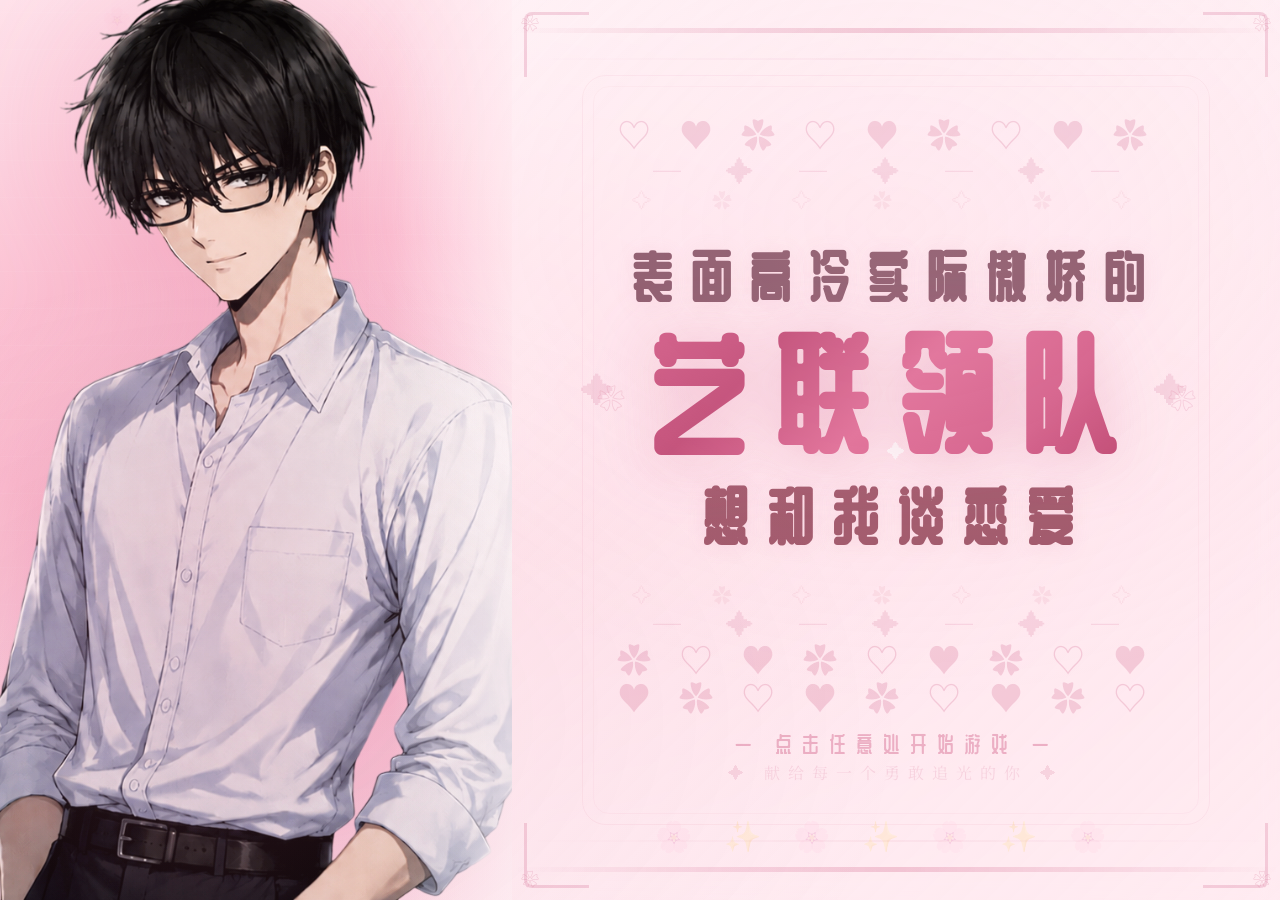
==== index - 副本.html @ 79e49931 "Deploy single-file version: complete otome game with 6 stages, 4 endings, save/load, gallery, title " ====
<!DOCTYPE html>
<html lang="zh-CN">
<head>
<meta charset="UTF-8">
<meta name="viewport" content="width=device-width, initial-scale=1.0, maximum-scale=1.0, user-scalable=no">
<title>表面高冷实际傲娇的艺联领队想和我谈恋爱</title>
<link href="https://fonts.googleapis.com/css2?family=Noto+Sans+SC:wght@300;400;500;700;900&family=Noto+Serif+SC:wght@400;600;700&family=ZCOOL+QingKe+HuangYou&display=swap" rel="stylesheet">
<style>
:root {
  --pink: #FFB0C2;
  --pink-soft: #FFD9E4;
  --pink-light: #FFEFF3;
  --pink-bg: #FFF8FA;
  --deep-pink: #C26582;
  --deep-pink-hover: #D8849B;
  --text-main: #3D2C2E;
  --text-light: #8A7A7C;
  --shadow: rgba(194,101,130,0.15);
  --shadow-strong: rgba(194,101,130,0.22);
  --radius: 18px;
  --radius-sm: 12px;
  --radius-lg: 28px;
  --font: 'Noto Sans SC', 'PingFang SC', 'Microsoft YaHei', sans-serif;
  --font-serif: 'Noto Serif SC', 'SimSun', serif;
}
* { margin:0; padding:0; box-sizing:border-box; }
body {
  font-family: var(--font);
  background: linear-gradient(160deg, #FFF8FA 0%, #FFECE8 30%, #FFF0F2 60%, #FFF8FA 100%);
  color: var(--text-main);
  overflow: hidden; height: 100vh; font-weight:400;
  -webkit-font-smoothing: antialiased;
  -moz-osx-font-smoothing: grayscale;
}
::-webkit-scrollbar { width:6px; }
::-webkit-scrollbar-track { background:var(--pink-light); }
::-webkit-scrollbar-thumb { background:var(--deep-pink); border-radius:10px; }

/* Navbar */
#navbar {
  position:fixed; top:0; left:0; right:0; height:56px;
  background: rgba(255,245,247,0.82); backdrop-filter:blur(16px);
  border-bottom:1px solid rgba(255,181,194,0.25);
  display:flex; align-items:center; justify-content:center;
  z-index:100; box-shadow: 0 2px 20px var(--shadow);
}
#navbar .nav-title {
  font-size:18px; font-weight:700; color:var(--deep-pink);
  letter-spacing:3px; font-family:var(--font-serif);
  white-space:nowrap; overflow:hidden; text-overflow:ellipsis; padding:0 48px;
}
#nav-toggle { display:none; position:absolute; left:12px; top:50%; transform:translateY(-50%);
  background:none; border:none; font-size:24px; color:var(--deep-pink); cursor:pointer; padding:4px; width:40px; height:40px;
  border-radius:50%; transition:background 0.2s; }
#nav-toggle:hover { background:var(--pink-light); }

/* Layout */
#main {
  display:flex; height:100vh; padding-top:56px; padding-bottom:0;
}
/* Sidebar */
#sidebar {
  width:210px; min-width:210px; background:rgba(255,245,247,0.75); backdrop-filter:blur(6px);
  padding:20px 14px; overflow-y:auto; border-right:1px solid rgba(255,181,194,0.2);
  transition:transform 0.3s ease;
}
#sidebar h3 { font-size:16px; color:var(--deep-pink); margin-bottom:16px; text-align:center; letter-spacing:3px; font-weight:700; font-family:var(--font-serif); }
.stat-item { margin-bottom:18px; }
.stat-label { display:flex; justify-content:space-between; font-size:14px; margin-bottom:6px; color:var(--text-main); align-items:center; letter-spacing:0.5px; }
.stat-label .stat-val { color:var(--deep-pink); font-weight:700; font-size:15px; }
.progress-wrap { height:10px; background:var(--pink-light); border-radius:10px; overflow:hidden; box-shadow:inset 0 1px 3px rgba(0,0,0,0.04); }
.progress-bar { height:100%; border-radius:10px; transition:width 0.6s cubic-bezier(.34,1.56,.64,1); }
.progress-pink { background:linear-gradient(90deg, #FFB5C2, var(--deep-pink)); }
.progress-light { background:linear-gradient(90deg, var(--pink-soft), #E8A0B8); }
.stat-count { font-size:34px; font-weight:700; color:var(--deep-pink); text-align:center; line-height:1.2; }
.tag-area { margin-top:10px; text-align:center; }
.tag-area .tag { display:inline-block; background:var(--deep-pink); color:white; font-size:11px;
  padding:3px 12px; border-radius:20px; margin:2px; letter-spacing:0.5px; }

/* Game area */
#game-area {
  flex:1; display:flex; flex-direction:column; position:relative;
  background:var(--pink-bg); overflow:hidden;
}
#scene-area {
  flex:1; position:relative; overflow:hidden;
}
#bg-canvas {
  position:absolute; top:0; left:0; width:100%; height:100%;
  background-size:cover; background-position:center; opacity:0.15; z-index:0;
  transition:opacity 0.8s;
}
#sprite-box {
  position:absolute; top:0; left:0; right:0; bottom:180px; z-index:1;
  display:none; align-items:center; justify-content:center;
}
#sprite-box img {
  height:100%; width:auto; max-height:calc(100vh - 230px);
  object-fit:contain;
  filter:drop-shadow(0 6px 40px rgba(212,105,142,0.12));
  transition:opacity 0.5s;
}
#text-box {
  position:absolute; bottom:16px; left:50%; transform:translateX(-50%); z-index:2;
  width:calc(100% - 32px); max-width:740px;
  background:rgba(255,245,247,0.94); backdrop-filter:blur(14px);
  border-radius:var(--radius-lg);
  padding:24px 28px 20px;
  border:1.5px solid rgba(255,181,194,0.3);
  min-height:200px; max-height:380px; overflow-y:auto;
  box-shadow:0 4px 40px var(--shadow); cursor:pointer;
  transition:border-color 0.2s;
}
#text-box:hover { border-color:rgba(212,105,142,0.25); }
#text-box::before {
  content:''; display:block; width:40px; height:3px;
  background:var(--pink-soft); border-radius:3px;
  margin:0 auto 12px; opacity:0.6;
}
#speaker-name {
  font-size:14px; color:var(--deep-pink); font-weight:700; margin-bottom:6px; letter-spacing:1px;
}
#text-content {
  font-size:16px; line-height:2.0; min-height:60px; word-break:break-word; font-weight:400;
}
#text-cursor {
  display:inline-block; width:2px; height:1.1em; background:var(--deep-pink);
  margin-left:2px; vertical-align:text-bottom;
  animation:blink 0.8s step-end infinite;
}
@keyframes blink { 0%,100% { opacity:1; } 50% { opacity:0; } }
#click-hint {
  text-align:right; font-size:12px; color:var(--deep-pink); margin-top:4px;
  opacity:0.6; cursor:pointer; user-select:none;
}
#click-hint:hover { opacity:1; }

/* Options */
#options-area {
  padding:14px 18px 18px; z-index:2; position:relative;
  background:linear-gradient(0deg, rgba(255,245,247,0.96), transparent);
}
#options-container {
  display:flex; flex-wrap:wrap; gap:12px; justify-content:center; max-width:740px; margin:0 auto;
}
.opt-btn {
  flex:1 1 240px; min-width:180px; max-width:none;
  padding:16px 24px; border:none; border-radius:var(--radius);
  background:linear-gradient(135deg, var(--pink-soft), var(--deep-pink));
  color:white; font-size:15px; font-weight:500; cursor:pointer;
  transition:all 0.3s; box-shadow:0 4px 16px var(--shadow); letter-spacing:1px;
  line-height:1.6;
}
.opt-btn:hover { transform:translateY(-2px) scale(1.02); filter:brightness(1.08); box-shadow:0 6px 24px var(--shadow-strong); }
.opt-btn:active { transform:scale(0.96) translateY(0); }
.opt-btn:disabled { opacity:0.4; cursor:not-allowed; transform:none; filter:none; box-shadow:none; }

/* Floating buttons */
#float-btns {
  position:fixed; right:16px; bottom:90px; z-index:50;
  display:flex; flex-direction:column; gap:10px;
}
.float-btn {
  width:58px; height:58px; border-radius:50%;
  background:rgba(255,248,250,0.75); backdrop-filter:blur(10px);
  border:1.5px solid rgba(194,101,130,0.2);
  color:var(--deep-pink); font-size:26px; cursor:pointer;
  display:flex; align-items:center; justify-content:center;
  transition:all 0.25s; box-shadow:0 3px 16px var(--shadow);
}
.float-btn:hover { transform:scale(1.12); background:var(--deep-pink); color:white; border-color:var(--deep-pink); box-shadow:0 4px 20px var(--shadow-strong); }

/* Modals */
.modal-overlay {
  display:none; position:fixed; top:0; left:0; right:0; bottom:0;
  background:rgba(61,44,46,0.3); z-index:200;
  align-items:center; justify-content:center;
}
.modal-overlay.show { display:flex; }
.modal-box {
  background:var(--pink-bg); border-radius:var(--radius-lg);
  padding:32px 28px; max-width:520px; width:90%; max-height:80vh; overflow-y:auto;
  box-shadow:0 16px 56px var(--shadow-strong);
  border:1px solid rgba(194,101,130,0.15);
}
.modal-box h2 { font-size:20px; color:var(--deep-pink); text-align:center; margin-bottom:18px; letter-spacing:2px; font-family:var(--font-serif); }
.modal-close {
  display:block; margin:20px auto 0; padding:10px 28px;
  border:none; border-radius:var(--radius); background:var(--deep-pink); color:white;
  font-size:14px; font-weight:600; cursor:pointer; transition:all 0.2s;
}
.modal-close:hover { filter:brightness(1.1); transform:translateY(-1px); box-shadow:0 4px 12px var(--shadow); }

/* Save slots */
.slot-grid { display:grid; grid-template-columns:1fr 1fr; gap:10px; }
.slot-card {
  background:var(--pink-light); border-radius:var(--radius-sm);
  padding:14px; text-align:center; cursor:pointer;
  border:1.5px solid transparent; transition:all 0.2s;
}
.slot-card:hover { border-color:var(--deep-pink); transform:translateY(-1px); box-shadow:0 4px 12px var(--shadow); }
.slot-card .slot-num { font-size:13px; color:var(--deep-pink); font-weight:700; }
.slot-card .slot-info { font-size:11px; color:var(--text-light); margin-top:4px; line-height:1.5; }
.slot-card .slot-empty { font-size:12px; color:#bbb; }
.slot-card.slot-active { border-color:var(--deep-pink); background:rgba(212,105,142,0.06); }

/* Gallery */
.gallery-grid { display:grid; grid-template-columns:1fr 1fr; gap:12px; }
.gal-card {
  background:var(--pink-light); border-radius:var(--radius-sm); padding:16px;
  text-align:center; border:1.5px solid transparent; min-height:110px;
  display:flex; flex-direction:column; align-items:center; justify-content:center;
  transition:all 0.2s;
}
.gal-card.unlocked { border-color:var(--deep-pink); }
.gal-card.locked { opacity:0.5; filter:grayscale(0.8); }
.gal-card .gal-icon { font-size:52px; margin-bottom:10px; }
.gal-card .gal-title { font-size:14px; font-weight:700; color:var(--deep-pink); line-height:1.3; }
.gal-card .gal-desc { font-size:11px; color:var(--text-light); margin-top:6px; }
.gal-card .gal-locked { font-size:13px; color:#bbb; }

/* Review */
.review-list { max-height:50vh; overflow-y:auto; }
.review-item { padding:10px 0; border-bottom:1px solid rgba(255,181,194,0.2); font-size:13px; color:var(--text-main); line-height:1.6; }
.review-item .r-speaker { color:var(--deep-pink); font-weight:600; }

/* Toast */
.toast-overlay {
  position:fixed; top:0; left:0; right:0; bottom:0; z-index:300;
  display:flex; align-items:center; justify-content:center;
  background:rgba(0,0,0,0.12); pointer-events:none;
}
.toast-box {
  background:linear-gradient(135deg, var(--pink-bg), var(--pink-soft));
  border-radius:var(--radius-lg); padding:22px 30px; max-width:340px;
  text-align:center; box-shadow:0 8px 36px var(--shadow-strong);
  animation:toastPop 0.35s cubic-bezier(.34,1.56,.64,1);
  pointer-events:auto;
}
.toast-box h4 { color:var(--deep-pink); margin-bottom:8px; font-size:18px; letter-spacing:2px; font-family:var(--font-serif); }
.toast-box p { color:var(--text-main); font-size:14px; line-height:1.8; }
@keyframes toastPop { 0% { transform:scale(0.6); opacity:0; } 100% { transform:scale(1); opacity:1; } }

/* Ending */
.ending-wrap {
  display:flex; flex-direction:column; align-items:center; justify-content:center;
  padding:28px 20px; min-height:60vh; text-align:center;
}
.ending-meaning {
  font-size:14px; color:var(--deep-pink); font-weight:700;
  background:var(--pink-light); padding:8px 20px;
  border-radius:var(--radius); margin-bottom:16px;
  letter-spacing:1px; border:1px solid rgba(212,105,142,0.15);
}
.ending-illust {
  width:200px; height:200px; border-radius:50%;
  background:linear-gradient(135deg, var(--pink-soft), var(--deep-pink));
  display:flex; align-items:center; justify-content:center;
  font-size:80px; margin-bottom:16px;
  box-shadow:0 8px 48px var(--shadow-strong);
}
.ending-title { font-size:26px; color:var(--deep-pink); font-weight:700; margin-bottom:10px; letter-spacing:3px; font-family:var(--font-serif); }
.ending-text { font-size:15px; line-height:2.1; color:var(--text-main); max-width:520px; margin-bottom:16px; }
.ending-stats { font-size:13px; color:var(--text-light); background:var(--pink-light); padding:14px 22px;
  border-radius:var(--radius-sm); margin-bottom:18px; line-height:1.9; border:1px solid rgba(255,181,194,0.15); }
.ending-btns { display:flex; gap:12px; flex-wrap:wrap; justify-content:center; }
.ending-btns button { padding:11px 28px; border:none; border-radius:var(--radius); font-size:14px; font-weight:600; cursor:pointer;
  transition:all 0.2s; letter-spacing:0.5px; }
.ending-btns .btn-primary { background:var(--deep-pink); color:white; box-shadow:0 3px 12px var(--shadow); }
.ending-btns .btn-secondary { background:var(--pink-soft); color:var(--deep-pink); }
.ending-btns button:hover { transform:translateY(-2px); filter:brightness(1.08); }

/* Stage intro */
.stage-intro {
  position:fixed; top:0; left:0; right:0; bottom:0; z-index:150;
  display:flex; align-items:center; justify-content:center;
  background:rgba(255,245,247,0.93); backdrop-filter:blur(16px);
  animation:fadeIn 0.35s;
}
.stage-intro .si-box { text-align:center; padding:20px; }
.stage-intro .si-game-title { font-size:13px; color:var(--deep-pink); margin-bottom:8px; letter-spacing:2px; opacity:0.6; }
.stage-intro .si-stage { font-size:14px; color:var(--deep-pink); margin-bottom:8px; letter-spacing:3px; font-weight:600; }
.stage-intro .si-title { font-size:32px; color:var(--text-main); font-weight:700; letter-spacing:4px; line-height:1.35; font-family:var(--font-serif); }
.stage-intro .si-btn { margin-top:24px; padding:12px 36px; border:none; border-radius:var(--radius);
  background:var(--deep-pink); color:white; font-size:15px; font-weight:600; cursor:pointer; transition:all 0.25s;
  box-shadow:0 4px 16px var(--shadow); }
.stage-intro .si-btn:hover { transform:translateY(-2px); filter:brightness(1.1); box-shadow:0 6px 24px var(--shadow-strong); }
@keyframes fadeIn { 0% { opacity:0; } 100% { opacity:1; } }

/* Cat prompt */
.cat-prompt {
  text-align:center; padding:14px 0; margin-top:6px;
}
.cat-prompt p { font-size:14px; color:var(--text-light); margin-bottom:10px; }
.cat-btn {
  padding:10px 24px; border:1.5px solid var(--deep-pink); border-radius:var(--radius);
  background:var(--pink-bg); color:var(--deep-pink); font-size:13px; font-weight:600; cursor:pointer;
  transition:all 0.2s; margin:4px; letter-spacing:0.5px;
}
.cat-btn:hover { background:var(--deep-pink); color:white; transform:translateY(-1px); box-shadow:0 4px 12px var(--shadow); }

/* Sound toggle */
#sound-toggle {
  position:fixed; right:16px; bottom:148px; z-index:50;
  width:58px; height:58px; border-radius:50%;
  background:rgba(255,248,250,0.75); backdrop-filter:blur(10px);
  border:1.5px solid rgba(194,101,130,0.2);
  color:var(--deep-pink); font-size:26px; cursor:pointer;
  display:flex; align-items:center; justify-content:center;
  transition:all 0.25s; box-shadow:0 3px 16px var(--shadow);
}
#sound-toggle:hover { transform:scale(1.12); background:var(--deep-pink); color:white; border-color:var(--deep-pink); box-shadow:0 4px 20px var(--shadow-strong); }

/* Responsive */
#sidebar-backdrop { display:none; }
@media(max-width:768px) {
  #sidebar { position:fixed; left:0; top:56px; bottom:0; z-index:40;
    transform:translateX(-100%); width:200px; background:rgba(255,245,247,0.95); backdrop-filter:blur(8px);
    box-shadow:2px 0 24px var(--shadow); border-right:1px solid rgba(255,181,194,0.2);
  }
  #sidebar.open { transform:translateX(0); }
  #sidebar-backdrop.show { display:block; position:fixed; top:56px; left:0; right:0; bottom:0; z-index:39; background:rgba(61,44,46,0.15); }
  #nav-toggle { display:block; }
  #navbar .nav-title { font-size:14px; padding:0 40px; }
  #sprite-box { bottom:140px; }
  #sprite-box img { max-height:calc(100vh - 190px); }
  #text-box { padding:16px 20px 14px; min-height:140px; max-height:260px; }
  #text-content { font-size:14px; line-height:1.8; }
  .opt-btn { flex:1 1 100%; min-width:0; padding:13px 18px; font-size:13px; }
  #float-btns { right:10px; bottom:80px; }
  #float-btns .float-btn, #sound-toggle { width:50px; height:50px; font-size:22px; }
  #sound-toggle { right:10px; bottom:130px; }
  .modal-box { padding:24px 18px; }
  .slot-grid { grid-template-columns:1fr; }
  .gallery-grid { grid-template-columns:1fr; }
}
@media(max-width:480px) {
  #navbar .nav-title { font-size:12px; }
  #text-content { font-size:13px; }
  #text-box { min-height:120px; max-height:220px; padding:14px 16px; }
}
.hidden { display:none !important; }

/* ======================== TITLE SCREEN ======================== */
#title-screen {
  position:fixed; top:0; left:0; right:0; bottom:0; z-index:999;
  display:flex; cursor:pointer; overflow:hidden;
  background:
    radial-gradient(ellipse at 25% 45%, #FFD6E2 0%, #FFC8D8 25%, #FFD9E4 45%, #FFE4EC 65%, #FFF0F4 100%);
  animation:titleFadeIn 0.8s ease;
}
#title-screen::before {
  content:''; position:absolute; top:0; left:0; right:0; bottom:0;
  background:
    repeating-linear-gradient(0deg, transparent, transparent 36px, rgba(255,255,255,0.05) 36px, rgba(255,255,255,0.05) 37px),
    repeating-linear-gradient(90deg, transparent, transparent 36px, rgba(255,255,255,0.03) 36px, rgba(255,255,255,0.03) 37px);
  pointer-events:none; z-index:0;
}
#title-screen::after {
  content:''; position:absolute; top:0; left:0; right:0; bottom:0;
  background: radial-gradient(ellipse at 70% 25%, rgba(255,200,220,0.12), transparent 50%),
              radial-gradient(ellipse at 20% 80%, rgba(212,105,142,0.08), transparent 45%);
  pointer-events:none; z-index:0;
}
@keyframes titleFadeIn { 0% { opacity:0; } 100% { opacity:1; } }
#title-screen .title-left {
  flex:0 0 40%; position:relative; display:flex; align-items:center; justify-content:center;
  overflow:hidden;
}
#title-screen .title-left::after {
  content:''; position:absolute; top:0; right:0; width:120px; height:100%;
  background:linear-gradient(90deg, transparent, rgba(255,248,250,0.65));
  pointer-events:none;
}
#title-screen .title-left-glow {
  position:absolute; top:-15%; left:-15%; width:130%; height:130%;
  background:radial-gradient(ellipse at 40% 55%, rgba(212,105,142,0.2), transparent 65%);
  pointer-events:none;
}
#title-screen .title-sprite-wrap {
  position:relative; width:100%; height:100%; display:flex; align-items:center; justify-content:center;
}
#title-screen .title-sprite {
  height:118%; width:auto; max-height:100vh;
  object-fit:contain; object-position:center;
  filter:drop-shadow(0 8px 70px rgba(212,105,142,0.25)) brightness(1.03) saturate(1.06);
  animation:spriteFloat 5s ease-in-out infinite;
}
@keyframes spriteFloat {
  0%,100% { transform:translateY(0); }
  50% { transform:translateY(-14px); }
}
#title-screen .title-right {
  flex:1; display:flex; flex-direction:column; align-items:center; justify-content:center;
  padding:22px 36px; position:relative;
  background:linear-gradient(135deg, rgba(255,248,250,0.78), rgba(255,230,238,0.5));
  backdrop-filter:blur(10px);
}
/* Ornate corner frames with flower decorations */
.title-corner {
  position:absolute; z-index:3;
}
.title-corner.tl {
  top:12px; left:12px;
  border-top:3px solid rgba(212,105,142,0.25);
  border-left:3px solid rgba(212,105,142,0.25);
  border-radius:8px 0 0 0;
  width:65px; height:65px;
}
.title-corner.tl::after {
  content:'❀'; position:absolute; top:-6px; left:-6px;
  font-size:18px; color:rgba(212,105,142,0.3);
  animation:sparkle 3s ease-in-out infinite;
}
.title-corner.tr {
  top:12px; right:12px;
  border-top:3px solid rgba(212,105,142,0.25);
  border-right:3px solid rgba(212,105,142,0.25);
  border-radius:0 8px 0 0;
  width:65px; height:65px;
}
.title-corner.tr::after {
  content:'❀'; position:absolute; top:-6px; right:-6px;
  font-size:18px; color:rgba(212,105,142,0.3);
  animation:sparkle 3s ease-in-out infinite;
  animation-delay:0.8s;
}
.title-corner.bl {
  bottom:12px; left:12px;
  border-bottom:3px solid rgba(212,105,142,0.25);
  border-left:3px solid rgba(212,105,142,0.25);
  border-radius:0 0 0 8px;
  width:65px; height:65px;
}
.title-corner.bl::after {
  content:'❀'; position:absolute; bottom:-6px; left:-6px;
  font-size:18px; color:rgba(212,105,142,0.3);
  animation:sparkle 3s ease-in-out infinite;
  animation-delay:0.4s;
}
.title-corner.br {
  bottom:12px; right:12px;
  border-bottom:3px solid rgba(212,105,142,0.25);
  border-right:3px solid rgba(212,105,142,0.25);
  border-radius:0 0 8px 0;
  width:65px; height:65px;
}
.title-corner.br::after {
  content:'❀'; position:absolute; bottom:-6px; right:-6px;
  font-size:18px; color:rgba(212,105,142,0.3);
  animation:sparkle 3s ease-in-out infinite;
  animation-delay:1.2s;
}
/* Inner decorative frame */
.title-inner-frame {
  position:absolute; top:75px; left:70px; right:70px; bottom:75px;
  border:1px solid rgba(212,105,142,0.08);
  border-radius:24px;
  pointer-events:none; z-index:1;
}
.title-inner-frame::before {
  content:''; position:absolute; top:10px; left:10px; right:10px; bottom:10px;
  border:1px solid rgba(212,105,142,0.05);
  border-radius:16px;
}
/* Decorative ribbon banners */
.title-ribbon-top, .title-ribbon-bottom {
  position:absolute; left:0; right:0; height:5px; z-index:2;
  background:linear-gradient(90deg, transparent, rgba(212,105,142,0.18), rgba(212,105,142,0.3), rgba(212,105,142,0.18), transparent);
}
.title-ribbon-top { top:28px; }
.title-ribbon-bottom { bottom:28px; }
/* Second set of ribbons */
.title-ribbon-top-2, .title-ribbon-bottom-2 {
  position:absolute; left:0; right:0; height:2px; z-index:1;
  background:linear-gradient(90deg, transparent, rgba(212,105,142,0.08), transparent);
}
.title-ribbon-top-2 { top:58px; }
.title-ribbon-bottom-2 { bottom:58px; }
/* Heart rows - bigger, more dramatic */
.title-hearts-row {
  font-size:34px; letter-spacing:28px; z-index:2; margin:2px 0;
  color:rgba(212,105,142,0.25);
  line-height:1;
  font-family:'ZCOOL QingKe HuangYou','Noto Serif SC',serif;
}
.title-hearts-row span { display:inline-block; animation:heartDance 2.8s ease-in-out infinite; }
.title-hearts-row span:nth-child(2) { animation-delay:0.25s; }
.title-hearts-row span:nth-child(3) { animation-delay:0.5s; }
.title-hearts-row span:nth-child(4) { animation-delay:0.75s; }
.title-hearts-row span:nth-child(5) { animation-delay:1.0s; }
.title-hearts-row span:nth-child(6) { animation-delay:0.125s; }
.title-hearts-row span:nth-child(7) { animation-delay:0.375s; }
.title-hearts-row span:nth-child(8) { animation-delay:0.625s; }
.title-hearts-row span:nth-child(9) { animation-delay:0.875s; }
@keyframes heartDance {
  0%,100% { transform:scale(1) rotate(0deg); opacity:0.25; }
  25% { transform:scale(1.3) rotate(-8deg); opacity:0.65; }
  75% { transform:scale(1.3) rotate(8deg); opacity:0.65; }
}
/* Decorative dividers - more ornate with ZCOOL font */
.title-deco-line {
  font-size:28px; color:rgba(212,105,142,0.18); letter-spacing:20px; z-index:2; line-height:1;
  margin:3px 0;
  font-family:'ZCOOL QingKe HuangYou','Noto Serif SC',serif;
}
.title-deco-line-sub {
  font-size:20px; color:rgba(212,105,142,0.1); letter-spacing:28px; z-index:2; line-height:1;
  margin:2px 0;
  font-family:'ZCOOL QingKe HuangYou','Noto Serif SC',serif;
}
/* Game title */
#title-screen .title-game-name {
  text-align:center; z-index:3; position:relative;
  padding:28px 0;
}
#title-screen .title-game-name::before,
#title-screen .title-game-name::after {
  content:'❀'; position:absolute; font-size:28px; color:rgba(212,105,142,0.22);
  animation:sparkle 3s ease-in-out infinite;
}
#title-screen .title-game-name::before { left:-34px; top:50%; transform:translateY(-50%); }
#title-screen .title-game-name::after { right:-34px; top:50%; transform:translateY(-50%); animation-delay:1.5s; }
@keyframes sparkle {
  0%,100% { opacity:0.15; transform:translateY(-50%) scale(1); }
  50% { opacity:0.7; transform:translateY(-50%) scale(1.5); }
}
#title-screen .title-line-sub {
  font-family:'ZCOOL QingKe HuangYou','Noto Serif SC',serif;
  font-size:54px; color:#8B5A6B; letter-spacing:18px;
  margin-bottom:12px; text-shadow:0 2px 20px rgba(212,105,142,0.12);
  line-height:1.3; font-weight:700;
}
#title-screen .title-line-main {
  font-family:'ZCOOL QingKe HuangYou','Noto Serif SC',serif;
  font-size:128px; font-weight:700;
  background:linear-gradient(135deg, #D4608A 0%, #C24E78 25%, #E07098 50%, #D4608A 75%, #B8406A 100%);
  -webkit-background-clip:text; -webkit-text-fill-color:transparent;
  background-clip:text;
  letter-spacing:26px; line-height:1.1;
  filter:drop-shadow(0 4px 30px rgba(212,105,142,0.35));
  margin-bottom:12px; position:relative;
}
#title-screen .title-line-main::before {
  content:'✦'; position:absolute; left:-50px; top:50%; transform:translateY(-50%); font-size:32px;
  -webkit-text-fill-color:initial; color:rgba(212,105,142,0.18);
  animation:starTwinkle 2.5s ease-in-out infinite;
}
#title-screen .title-line-main::after {
  content:'✦'; position:absolute; right:-50px; top:50%; transform:translateY(-50%); font-size:32px;
  -webkit-text-fill-color:initial; color:rgba(212,105,142,0.18);
  animation:starTwinkle 2.5s ease-in-out infinite;
  animation-delay:1.25s;
}
@keyframes starTwinkle {
  0%,100% { opacity:0.18; transform:translateY(-50%) scale(1) rotate(0deg); }
  50% { opacity:0.7; transform:translateY(-50%) scale(1.5) rotate(180deg); }
}
#title-screen .title-line-sub2 {
  font-family:'ZCOOL QingKe HuangYou','Noto Serif SC',serif;
  font-size:62px; color:#A0586A; letter-spacing:18px;
  text-shadow:0 2px 20px rgba(212,105,142,0.12);
  line-height:1.3; font-weight:700;
}
#title-screen .title-tagline {
  margin-top:16px; font-size:22px;
  color:rgba(212,105,142,0.45);
  letter-spacing:10px; font-weight:500; z-index:2;
  animation:taglinePulse 2.2s ease-in-out infinite;
  font-family:'ZCOOL QingKe HuangYou','Noto Serif SC',serif;
}
@keyframes taglinePulse {
  0%,100% { opacity:0.35; }
  50% { opacity:1; }
}
/* Sub info line */
.title-sub-info {
  margin-top:6px; font-size:16px;
  color:rgba(212,105,142,0.18);
  letter-spacing:8px; z-index:2;
  font-family:'Noto Serif SC',serif;
  font-weight:400;
}
/* Floating petals - bigger, more */
#title-screen .title-petals {
  position:absolute; left:0; right:0; bottom:44px; text-align:center;
  font-size:30px; letter-spacing:32px; z-index:1;
  color:rgba(212,105,142,0.12);
}
#title-screen .title-petals span { display:inline-block; animation:petalDrift 6s ease-in-out infinite; }
#title-screen .title-petals span:nth-child(2) { animation-delay:0.7s; }
#title-screen .title-petals span:nth-child(3) { animation-delay:1.4s; }
#title-screen .title-petals span:nth-child(4) { animation-delay:2.1s; }
#title-screen .title-petals span:nth-child(5) { animation-delay:2.8s; }
#title-screen .title-petals span:nth-child(6) { animation-delay:3.5s; }
#title-screen .title-petals span:nth-child(7) { animation-delay:4.2s; }
@keyframes petalDrift {
  0%,100% { transform:translateY(0) rotate(0deg); opacity:0.12; }
  50% { transform:translateY(-20px) rotate(16deg); opacity:0.45; }
}
/* Sparkle particles - 9 total, spread across screen */
.title-sparkle {
  position:absolute; pointer-events:none; z-index:0;
  font-size:18px; color:rgba(255,255,255,0.5);
  animation:sparkleFloat 5s ease-in-out infinite;
}
.title-sparkle:nth-child(1) { top:7%; left:5%; animation-delay:0s; font-size:16px; }
.title-sparkle:nth-child(2) { top:20%; right:6%; animation-delay:0.5s; font-size:20px; }
.title-sparkle:nth-child(3) { top:38%; left:3%; animation-delay:1.0s; font-size:14px; }
.title-sparkle:nth-child(4) { bottom:28%; right:5%; animation-delay:1.5s; font-size:18px; }
.title-sparkle:nth-child(5) { bottom:12%; left:7%; animation-delay:2.0s; font-size:22px; }
.title-sparkle:nth-child(6) { top:50%; right:3%; animation-delay:2.5s; font-size:16px; }
.title-sparkle:nth-child(7) { top:6%; left:52%; animation-delay:3.0s; font-size:14px; }
.title-sparkle:nth-child(8) { bottom:42%; left:4%; animation-delay:3.5s; font-size:20px; }
.title-sparkle:nth-child(9) { top:65%; right:4%; animation-delay:4.0s; font-size:18px; }
@keyframes sparkleFloat {
  0%,100% { opacity:0; transform:translateY(0) scale(0.8); }
  25% { opacity:0.7; }
  50% { opacity:0; transform:translateY(-45px) scale(1.5); }
}
/* Sakura petal rain layer */
.title-sakura-layer {
  position:absolute; top:0; left:0; right:0; bottom:0; z-index:0;
  pointer-events:none; overflow:hidden;
}
.title-sakura {
  position:absolute; opacity:0.07;
  animation:sakuraFall linear infinite;
}
.title-sakura:nth-child(1) { left:8%; font-size:24px; animation-delay:0s; animation-duration:14s; }
.title-sakura:nth-child(2) { left:22%; font-size:18px; animation-delay:3s; animation-duration:11s; }
.title-sakura:nth-child(3) { left:40%; font-size:22px; animation-delay:6s; animation-duration:16s; }
.title-sakura:nth-child(4) { left:55%; font-size:16px; animation-delay:2s; animation-duration:13s; }
.title-sakura:nth-child(5) { left:70%; font-size:20px; animation-delay:8s; animation-duration:15s; }
.title-sakura:nth-child(6) { left:85%; font-size:26px; animation-delay:4s; animation-duration:12s; }
.title-sakura:nth-child(7) { left:95%; font-size:14px; animation-delay:10s; animation-duration:17s; }
.title-sakura:nth-child(8) { left:15%; font-size:20px; animation-delay:7s; animation-duration:10s; }
@keyframes sakuraFall {
  0% { transform:translateY(-5vh) rotate(0deg); opacity:0.07; }
  100% { transform:translateY(105vh) rotate(720deg); opacity:0; }
}

@media(max-width:768px) {
  #title-screen { flex-direction:column; }
  #title-screen .title-left { flex:0 0 40%; }
  #title-screen .title-sprite { height:100%; max-height:40vh; }
  #title-screen .title-right { padding:18px 20px; }
  #title-screen .title-line-main { font-size:72px; letter-spacing:14px; }
  #title-screen .title-line-main::before { left:-36px; font-size:22px; }
  #title-screen .title-line-main::after { right:-36px; font-size:22px; }
  #title-screen .title-line-sub { font-size:34px; letter-spacing:10px; }
  #title-screen .title-line-sub2 { font-size:40px; letter-spacing:10px; }
  #title-screen .title-tagline { font-size:17px; letter-spacing:6px; }
  .title-corner { width:40px; height:40px; }
  .title-corner.tl { top:8px; left:8px; }
  .title-corner.tr { top:8px; right:8px; }
  .title-corner.bl { bottom:8px; left:8px; }
  .title-corner.br { bottom:8px; right:8px; }
  .title-corner.tl::after, .title-corner.tr::after,
  .title-corner.bl::after, .title-corner.br::after { font-size:13px; }
  .title-ribbon-top { top:20px; }
  .title-ribbon-bottom { bottom:20px; }
  .title-ribbon-top-2 { top:46px; }
  .title-ribbon-bottom-2 { bottom:46px; }
  .title-inner-frame { top:55px; left:50px; right:50px; bottom:55px; }
  #title-screen .title-petals { bottom:32px; font-size:20px; letter-spacing:20px; }
  #title-screen .title-game-name::before,
  #title-screen .title-game-name::after { font-size:18px; }
  #title-screen .title-game-name::before { left:-22px; }
  #title-screen .title-game-name::after { right:-22px; }
  .title-hearts-row { font-size:24px; letter-spacing:18px; }
  .title-deco-line { font-size:20px; letter-spacing:14px; }
  .title-sub-info { font-size:13px; letter-spacing:5px; }
}
@media(max-width:480px) {
  #title-screen .title-left { flex:0 0 32%; }
  #title-screen .title-sprite { height:85%; max-height:32vh; }
  #title-screen .title-right { padding:12px 14px; }
  #title-screen .title-line-main { font-size:48px; letter-spacing:8px; }
  #title-screen .title-line-main::before { left:-26px; font-size:16px; }
  #title-screen .title-line-main::after { right:-26px; font-size:16px; }
  #title-screen .title-line-sub { font-size:24px; letter-spacing:6px; }
  #title-screen .title-line-sub2 { font-size:28px; letter-spacing:6px; }
  #title-screen .title-tagline { font-size:14px; letter-spacing:4px; margin-top:10px; }
  .title-corner { width:28px; height:28px; border-width:2px; }
  .title-corner.tl, .title-corner.tr,
  .title-corner.bl, .title-corner.br { width:28px; height:28px; }
  .title-hearts-row { font-size:18px; letter-spacing:12px; }
  .title-deco-line { font-size:14px; letter-spacing:8px; }
  .title-deco-line-sub { font-size:12px; letter-spacing:14px; }
  .title-sub-info { font-size:11px; letter-spacing:4px; }
  .title-inner-frame { top:40px; left:30px; right:30px; bottom:40px; }
  .title-inner-frame::before { top:6px; left:6px; right:6px; bottom:6px; }
  #title-screen .title-petals { bottom:24px; font-size:16px; letter-spacing:14px; }
  #title-screen .title-game-name::before,
  #title-screen .title-game-name::after { font-size:14px; }
  #title-screen .title-game-name::before { left:-16px; }
  #title-screen .title-game-name::after { right:-16px; }
  #title-screen .title-line-main::before, #title-screen .title-line-main::after { display:none; }
}
</style>
</head>
<body>
<!-- Title Screen -->
<div id="title-screen" onclick="startTitleGame()">
  <div class="title-sakura-layer">
    <span class="title-sakura">🌸</span>
    <span class="title-sakura">🌸</span>
    <span class="title-sakura">🌸</span>
    <span class="title-sakura">🌸</span>
    <span class="title-sakura">🌸</span>
    <span class="title-sakura">🌸</span>
    <span class="title-sakura">🌸</span>
    <span class="title-sakura">🌸</span>
  </div>
  <div class="title-left">
    <div class="title-sprite-wrap">
      <img src="初始立绘.png" alt="椰子饭" class="title-sprite">
    </div>
    <div class="title-left-glow"></div>
  </div>
  <div class="title-right">
    <div class="title-corner tl"></div>
    <div class="title-corner tr"></div>
    <div class="title-corner bl"></div>
    <div class="title-corner br"></div>
    <div class="title-ribbon-top"></div>
    <div class="title-ribbon-top-2"></div>
    <div class="title-ribbon-bottom-2"></div>
    <div class="title-ribbon-bottom"></div>
    <div class="title-inner-frame"></div>
    <div class="title-sparkle">✦</div>
    <div class="title-sparkle">✧</div>
    <div class="title-sparkle">✦</div>
    <div class="title-sparkle">✧</div>
    <div class="title-sparkle">✦</div>
    <div class="title-sparkle">✧</div>
    <div class="title-sparkle">✦</div>
    <div class="title-sparkle">✧</div>
    <div class="title-sparkle">✦</div>
    <div class="title-hearts-row">
      <span>♡</span><span>♥</span><span>✿</span><span>♡</span><span>♥</span><span>✿</span><span>♡</span><span>♥</span><span>✿</span>
    </div>
    <div class="title-deco-line">─ ✦ ─ ✦ ─ ✦ ─</div>
    <div class="title-deco-line-sub">✧ ✿ ✧ ✿ ✧ ✿ ✧</div>
    <div class="title-game-name">
      <div class="title-line-sub">表面高冷实际傲娇的</div>
      <div class="title-line-main">艺联领队</div>
      <div class="title-line-sub2">想和我谈恋爱</div>
    </div>
    <div class="title-deco-line-sub">✧ ✿ ✧ ✿ ✧ ✿ ✧</div>
    <div class="title-deco-line">─ ✦ ─ ✦ ─ ✦ ─</div>
    <div class="title-hearts-row">
      <span>✿</span><span>♡</span><span>♥</span><span>✿</span><span>♡</span><span>♥</span><span>✿</span><span>♡</span><span>♥</span>
    </div>
    <div class="title-hearts-row">
      <span>♥</span><span>✿</span><span>♡</span><span>♥</span><span>✿</span><span>♡</span><span>♥</span><span>✿</span><span>♡</span>
    </div>
    <div class="title-tagline">— 点击任意处开始游戏 —</div>
    <div class="title-sub-info">✦ 献给每一个勇敢追光的你 ✦</div>
    <div class="title-petals">
      <span>🌸</span><span>✨</span><span>🌸</span><span>✨</span><span>🌸</span><span>✨</span><span>🌸</span>
    </div>
  </div>
</div>

<!-- Navbar -->
<nav id="navbar">
  <button id="nav-toggle" onclick="toggleSidebar()">☰</button>
  <span class="nav-title">🎀 表面高冷实际傲娇的艺联领队想和我谈恋爱</span>
</nav>

<!-- Main -->
<div id="main">
  <!-- Sidebar -->
  <aside id="sidebar">
    <h3>🌸 数值面板</h3>
    <div class="stat-item">
      <div class="stat-label"><span>🥥 椰子饭好感度</span><span class="stat-val" id="affection-val">0</span></div>
      <div class="progress-wrap"><div class="progress-bar progress-pink" id="affection-bar" style="width:0%"></div></div>
    </div>
    <div class="stat-item">
      <div class="stat-label"><span>📖 椰子饭了解度</span><span class="stat-val" id="know-val">0</span></div>
      <div class="progress-wrap"><div class="progress-bar progress-light" id="know-bar" style="width:0%"></div></div>
    </div>
    <div class="stat-item">
      <div class="stat-label"><span>😺 猫猫坟互动</span></div>
      <div class="stat-count" id="cat-count">0</div>
    </div>
    <div class="stat-item">
      <div class="stat-label"><span>🏷️ 初见印象</span></div>
      <div class="tag-area" id="tag-area"><span class="tag" style="background:#ccc;color:#999;">待解锁</span></div>
    </div>
    <div class="stat-item" style="margin-top:8px;">
      <div class="stat-label"><span>📌 当前阶段</span></div>
      <div style="font-size:13px;color:var(--text-light);text-align:center;" id="stage-label">初识·玻璃门后的利刃</div>
    </div>
  </aside>

  <div id="sidebar-backdrop" onclick="toggleSidebar()"></div>
  <!-- Game Area -->
  <div id="game-area">
    <div id="scene-area">
      <div id="bg-canvas" style="background-image:url('背景.png')"></div>
      <div id="sprite-box">
        <img id="sprite-img" src="初始立绘.png" alt="椰子饭">
      </div>
      <div id="text-box" onclick="textBoxClick()">
        <div id="speaker-name"></div>
        <div id="text-content">
          <span id="text-display"></span><span id="text-cursor"></span>
        </div>
        <div id="click-hint">▼ 点击继续</div>
      </div>
    </div>
    <div id="options-area">
      <div id="options-container"></div>
      <div id="cat-prompt-area" class="cat-prompt hidden"></div>
    </div>
  </div>
</div>

<!-- Floating Buttons -->
<div id="float-btns">
  <button class="float-btn" onclick="openModal('save')" title="存档">💾</button>
  <button class="float-btn" onclick="openModal('load')" title="读档">📂</button>
  <button class="float-btn" onclick="openModal('review')" title="回顾">📜</button>
  <button class="float-btn" onclick="openModal('gallery')" title="图鉴">🖼️</button>
  <button class="float-btn" onclick="resetGame()" title="重开">🔄</button>
</div>
<button id="sound-toggle" onclick="toggleSound()" title="音效">🔊</button>

<!-- Modals -->
<div class="modal-overlay" id="modal-save"><div class="modal-box">
  <h2>💾 存档</h2>
  <div class="slot-grid" id="save-slots"></div>
  <button class="modal-close" onclick="closeModal('save')">关闭</button>
</div></div>

<div class="modal-overlay" id="modal-load"><div class="modal-box">
  <h2>📂 读档</h2>
  <div class="slot-grid" id="load-slots"></div>
  <button class="modal-close" onclick="closeModal('load')">关闭</button>
</div></div>

<div class="modal-overlay" id="modal-gallery"><div class="modal-box">
  <h2>🖼️ 结局图鉴</h2>
  <div class="gallery-grid" id="gallery-grid"></div>
  <button class="modal-close" onclick="closeModal('gallery')">关闭</button>
</div></div>

<div class="modal-overlay" id="modal-review"><div class="modal-box">
  <h2>📜 回顾记录</h2>
  <div class="review-list" id="review-list"></div>
  <button class="modal-close" onclick="closeModal('review')">关闭</button>
</div></div>

<!-- Toast -->
<div class="toast-overlay hidden" id="toast"><div class="toast-box" id="toast-inner"></div></div>

<!-- Stage Intro -->
<div class="stage-intro hidden" id="stage-intro"><div class="si-box">
  <div class="si-game-title">🎀 表面高冷实际傲娇的艺联领队想和我谈恋爱</div>
  <div class="si-stage" id="si-stage">第 X 阶段</div>
  <div class="si-title" id="si-title">标题</div>
  <button class="si-btn" onclick="startStage()">开始</button>
</div></div>

<script>
// ======================== GAME DATA ========================
const ENDINGS = {
  good: {
    id:'good', title:'只属于你的傲娇频率', icon:'💕',
    illustration:'💕',
    text:'天台门开着。他背对你站着，手里攥着一瓶矿泉水——没拧开。\n"你来了。"他递过来。"之前那瓶我没喝，一直留着。今天这瓶——"\n他转过来，耳通红。"我不是会在这种事情上花时间的人，以前不是。但对你从一开始就是例外。"\n他深吸一口气："以后请多指教。"往后退了半步——他在怕被拒绝。\n你笑了："面试那天我在玻璃窗外看了你三十分钟，就想这个人拆论点怎么拆得这么好看。"\n"后来器材室撞见你对着假面骑士傻笑，我就确定了。"\n"那你怎么不早说。"\n"你连发朋友圈秒删都要私聊警告，我哪敢。"\n他别过头："……你发雅典娜手办时我其实很高兴。"\n天台风大。他转身走，耳尖红。走两步，又伸过来重新牵住。\n那晚他朋友圈发了两瓶矿泉水——一瓶旧的空瓶，一瓶满的没拧开。配文"找到了"。',
    condition:'好感度>80 + 第五阶段选A'
  },
  bad: {
    id:'bad', title:'辩词构筑的巴别塔', icon:'🌧️',
    illustration:'🌧️',
    text:'他对你的耐心终于耗尽。在队内，只剩下公事公办的无视与偶尔的刻薄。\n决赛后你去找他，他疏离地看着你——\n"你的辩词，只有技术，没有灵魂。我们不是一路人。"\n他转身走了。你站在原地，看着他走过走廊拐角，没有回头。\n那些没能说出口的理解、没能传递的心意，像一堵透明的墙，隔在两个人中间。\n椰子饭依然优秀而孤独地做着他的领队。而你，只是他人生中一个擦肩而过的名字。',
    condition:'全程好感度<20'
  },
  medium: {
    id:'medium', title:'能与我碰杯的战友', icon:'🥂',
    illustration:'🥂',
    text:'天台。他攥着矿泉水瓶，深吸一口气正要开口——\n"队长！我终于明白你说的星矢精神了！被击倒永远站起来！我们可以当一辈子的圣斗士同好吗！"\n他愣住。表情从紧张到困惑到松弛——最后笑了一声。\n"……你这人真是。"他拧开矿泉水自己喝了。"一辈子的同好是吧。那就别迟到。冥王篇没看完，周末来我宿舍补。带上你雅典娜手办——我那儿有防紫外线展示盒。"\n不是恋人，却是最懂彼此的战友。你得到了比爱情更稳固的东西。',
    condition:'了解度>90 + 好感40-60'
  },
  mystery: {
    id:'mystery', title:'月光与星辉的偏移', icon:'🌙',
    illustration:'🌙',
    text:'路灯下，你给椰子饭发了"今晚有点累"，然后给猫猫坟回了"现在有空？"\n秒回：「校门口咖啡馆，我在门口等你。」\n路过教学楼时，天台灯亮着。一个模糊的身影站在围栏边——你没有停。\n咖啡馆门口，猫猫坟推来一杯热可可："照例多加牛奶。"\n"你怎么知道我喜欢喝这个？"\n"上次图书馆你手里端的就是这个，封面还洒了一点。我记性好。"\n他翻出决赛照片——三百张里挑出的最好那张：你陈词最后一分钟，侧脸被暖光镀了边。\n"你是第一个让我想从取景框后面走出来的人。"\n心动的方向，有时并非最初望见的那一束光。',
    condition:'与猫猫坟师哥互动≥3次 + 好感不足以进入好结局'
  }
};

// ======================== ITEM & CAT BONUS STORYLINES ========================
const unlockStories = {
  wechat: [
    {who:'', text:'他加了你微信。头像像素假面骑士，昵称"椰"。'},
    {who:'', text:'「资料晚上发你，看完别外传。」'},
    {who:'椰子饭', exp:'初始', text:'睡吧。'},
  ],
  water: [
    {who:'', text:'你悄悄把农夫山泉放在他右手边，转身就走。'},
    {who:'', text:'走到拐角听到塑料瓶被拿起的声音——他没拧开。'},
    {who:'', text:'深夜他发来好友申请：「训练资料发你。」'},
    {who:'', text:'对话最后他回——'},
    {who:'椰子饭', exp:'初始', text:'睡吧。'},
    {who:'', text:'手机相册里，矿泉水购买记录的截图静静躺着。'},
  ],
  samehobby: [
    {who:'', text:'沉默。三十秒后——'},
    {who:'椰子饭', exp:'害羞', text:'……你这张是再版，初版披风颜色不一样。'},
    {who:'', text:'他语速突然加快，从手办版本讲到收藏注意事项：'},
    {who:'椰子饭', exp:'初始', text:'雅典娜不能放窗边，阳光伤漆面。我家里有初版的，比你早两年。'},
    {who:'', text:'他说最喜欢的黄金圣斗士是处女座沙加——"最接近神的男人。"'},
    {who:'', text:'你说你喜欢穆先生。他沉默了一会儿——'},
    {who:'椰子饭', exp:'初始', text:'……品味不算差。'},
    {who:'', text:'他的朋友圈背景从默认换成了圣斗士星空。'},
  ],
  hiddenclub: [
    {who:'', text:'他沉默了好一会儿。'},
    {who:'椰子饭', exp:'害羞', text:'你也看圣斗士？'},
    {who:'', text:'然后他拉你进了一个群——'},
    {who:'', text:'「地表最强圣斗士候补」（3人）'},
    {who:'', text:'群里他死党当场和他为"沙加vs撒加谁更强"吵起来。'},
    {who:'', text:'椰子饭发了几百字战力分析，附带原著截图和设定集页码。'},
    {who:'', text:'死党私聊你：「你小心点，这人一聊圣斗士变话痨。」'},
    {who:'', text:'群公告被改成「讨论圣斗士战力需附带原著论据」。'},
  ],
  longletter: [
    {who:'', text:'凌晨一点十二分。你坐在床上，把那篇长微信发了出去。'},
    {who:'', text:'逐条承认他指出的问题，逐段附上修改说明。最后一行——'},
    {who:'', text:'「下次绝不会让你再有批评我的机会。」'},
    {who:'', text:'已读。很久后他回——'},
    {who:'椰子饭', exp:'初始', text:'修改稿看了。第二条收束比之前好。第一条还是太虚。附录第一份材料删掉。'},
    {who:'椰子饭', exp:'初始', text:'"下次不会让我有批评机会"——记住了。'},
    {who:'', text:'他的头像换成了假面骑士修复形态。'},
    {who:'', text:'他对着手机低低笑了。那些他没说出口的话——那瓶没拧开的矿泉水照片、你说"修复圣衣看哭了"的聊天记录——都在他桌上的专属文件夹里。'},
  ],
  conflict: [
    {who:'', text:'他愣神半秒，然后冷笑着转过来。'},
    {who:'椰子饭', exp:'扶眼镜', text:'针对你？你有什么值得我针对的？'},
    {who:'椰子饭', exp:'初始', text:'如果你只有这种程度觉悟，趁早退队。'},
    {who:'', text:'门摔上。你站在空无一人的走廊里，拳头攥得发白。'},
    {who:'', text:'对自己说——不退。你推不走我。'},
    {who:'', text:'他甩门时攥门把手的指节发白——你很久之后才会想起这个细节。'},
  ],
};
const catStories = {
  2: [
    {who:'猫猫坟', text:'嗨，训练辛苦了。'},
    {who:'', text:'他翻出相机给你看——刚才训练时他抓拍了好多张。'},
    {who:'', text:'构图温柔得不像话，每个人都被拍得很好看。'},
    {who:'猫猫坟', text:'你辩论时眼神特别专注，我多拍了几张。回头发你。'},
  ],
  3: [
    {who:'', text:'图书馆角落，猫猫坟师哥在整理相册。'},
    {who:'猫猫坟', text:'这么晚还在？'},
    {who:'', text:'他翻出一张夕阳照——橙紫色在天际晕开。'},
    {who:'猫猫坟', text:'这颜色像你辩论时脸红的程度。'},
    {who:'', text:'你愣住。他笑了笑，合上相册。'},
  ],
  4: [
    {who:'', text:'猫猫坟师哥端着两杯热可可走来。'},
    {who:'猫猫坟', text:'照例多加牛奶。'},
    {who:'', text:'你一愣——你怎么知道我喝这个？'},
    {who:'猫猫坟', text:'上次图书馆你手里端的就是热可可，封面还洒了一点。我记性好。'},
  ],
  5: [
    {who:'', text:'猫猫坟师哥举着相机蹲在场边。'},
    {who:'猫猫坟', text:'别紧张，就按平时那样打。'},
    {who:'', text:'取景框后他笑了笑，轻轻按下快门。'},
    {who:'猫猫坟', text:'你在场上发着光。'},
  ],
};

const catTexts = [
  '',
  '猫猫坟师哥在训练营帮忙拍照，要过去打个招呼吗？',
  '在图书馆遇到猫猫坟师哥整理相册，他朝你笑了笑……',
  '猫猫坟师哥端着两杯热可可经过，想找他聊聊天吗？',
  '猫猫坟师哥来拍决赛照片了，去和他聊聊？'
];

const stages = {
  1: {
    title:'初识·玻璃门后的利刃', tag:'第1阶段',
    lines:[
      {who:'', text:'军训结束第三天。艺术联队辩论队面试教室外，我手心全是汗。'},
      {who:'', text:'走廊排着长队。透过布满灰尘的玻璃窗，我看到隔壁练习教室——那个站在四辩位置的男生，黑发、黑框眼镜，蓝条纹衬衫挽到小臂。'},
      {who:'', text:'他开口拆解对方论点时，声音清晰得像手术刀精准切入要害。玻璃外，我心脏砰地一跳。'},
      {who:'', text:'轮到我面试。他坐在长桌正中——离近了才看清他眼里深棕色的光，懒散却锐利。'},
      {who:'椰子饭', exp:'初始', text:'两分钟陈述，开始。'},
      {who:'', text:'我按准备好的稿子讲完。两侧学长学姐点头。他抬眼——'},
      {who:'椰子饭', exp:'扶眼镜', text:'你最喜欢的"多维思考"角度如果最经不起推敲，你怎么办？'},
      {who:'', text:'那语气不是刁难，是认真的期待。我大脑飞转——'},
    ],
    choices:[
      {text:'"我会先竭尽全力推敲。如果站不住脚，那就换一个。建立在沙子上的房子不值得喜欢。"', effect:{affection:10,knowledge:0,tag:'可塑之才'}},
      {text:'"新生视角本身最有价值。因为不懂所以什么都碰，因为会碰壁才知道哪边是墙哪边是门。"', effect:{affection:0,knowledge:10,tag:'有意思的新人'}},
      {text:'"我没想那么深……"', effect:{affection:0,knowledge:0,tag:'白纸一张'}},
    ]
  },
  2: {
    title:'靠近·训练营的傲娇犯', tag:'第2阶段',
    lines:[
      {who:'', text:'周六早九点。一教301。椰子饭白衬衫站讲台。'},
      {who:'椰子饭', exp:'初始', text:'找位置坐。'},
      {who:'', text:'逻辑攻防训练。每人三十分钟准备，他亲自拆。三个小时内他拆掉每一个人的论点，有人直接退队。我排倒数第三，九个问题把我三个论点拆得干净。'},
      {who:'', text:'下午集训结束。器材室饮水机空了。我抱着最后一箱水经过隔壁空教室——门缝里，椰子饭捧着手机，露虎牙傻笑。'},
      {who:'', text:'假面骑士变身BGM外放。我怀里矿泉水箱"嘎吱"一声——'},
      {who:'椰子饭', exp:'害羞', text:'…………'},
      {who:'', text:'他抬头，脸从脖子红到耳尖，锁屏、扣手机、扶眼镜一气呵成。'},
      {who:'椰子饭', exp:'初始', text:'进门前不敲门？'},
      {who:'', text:'他大步走过门口时停了一下——'},
      {who:'椰子饭', exp:'初始', text:'刚才你看到的——'},
    ],
    choices:[
      {text:'"我什么都没看到。"然后主动问："需要帮忙整理资料吗？那个归谬法你是怎么三秒找到切入点的？"', effect:{affection:8,knowledge:5,unlock:'wechat'}},
      {text:'把矿泉水放在他手边，转身就走。', effect:{affection:12,knowledge:3,unlock:'water'}},
      {text:'太累了……直接回宿舍。', effect:{affection:0,knowledge:0}},
    ]
  },
  3: {
    title:'深入·电波与深夜的圣斗士', tag:'第3阶段',
    lines:[
      {who:'', text:'新生赛备战期。和椰子饭微信对话渐多，资料发送时间从十点推到凌晨零点四十三分。'},
      {who:'', text:'某晚刷朋友圈——凌晨零点五十八分，他分享了一首圣斗士星矢BGM，配文"燃烧吧，我的小宇宙"。'},
      {who:'', text:'我点了赞。'},
      {who:'', text:'两分钟后动态秒删。微信弹来——'},
      {who:'椰子饭', exp:'害羞', text:'刚才那是手滑。不准告诉别人。'},
      {who:'', text:'他紧张了。那个把辩论队拆哭的椰子饭，因为一条朋友圈被点赞——紧张了。'},
    ],
    choices:[
      {text:'"队长，你也信仰女神？"', effect:{affection:15,knowledge:15,unlock:'samehobby'}},
      {text:'"好的，其实那首歌我也很喜欢。冥王篇沙加死的时候看哭了吗。"', effect:{affection:12,knowledge:20,unlock:'hiddenclub'}},
      {text:'"原来你喜欢圣斗士？最喜欢哪个黄金圣斗士？"', effect:{affection:-5,knowledge:5}},
    ]
  },
  4: {
    title:'裂痕·辩题下的利刃与真心', tag:'第4阶段',
    lines:[
      {who:'', text:'新生赛分组。我是四辩。椰子饭说"你目前逻辑水平最适合这个位置"。'},
      {who:'', text:'赛前特训强度翻倍。他对别人平静点评，对我不一样——数据年份写错，材料直接拍桌上。'},
      {who:'椰子饭', exp:'扶眼镜', text:'你觉得对手会放过你吗？'},
      {who:'', text:'面红耳赤道歉，他没接，只在评分表写了几笔。'},
      {who:'', text:'决赛前三天，模拟赛复盘。他站起来，椅子滑过地面刺耳一响。白板上三个大叉——价值倡导虚、逻辑收束是复读、情感共鸣不够。'},
      {who:'椰子饭', exp:'初始', text:'你这个四辩陈词，是我带新生以来最差的。没有之一。'},
      {who:'', text:'他转过来看我——不是愤怒，是失望。'},
      {who:'椰子饭', exp:'初始', text:'面试时给我正面硬刚的新生视角呢？你今天多听两句难听的，总比三天后在台上被拆到说不出话强。'},
      {who:'', text:'散会。他走了，经过我时没有看。教室空了，白板上三个叉还在。'},
    ],
    choices:[
      {text:'追到办公室："你是不是针对我？"', effect:{affection:-10,knowledge:0,flag:'conflict'}},
      {text:'冷静后凌晨发长微信，逐条承认他指出的问题，附修改稿。', effect:{affection:20,knowledge:15,unlock:'longletter'}},
      {text:'什么都没说，录音听三遍，陈词重写到凌晨，用行动回应。', effect:{affection:12,knowledge:0}},
    ]
  },
  5: {
    title:'转折·唯有胜利能换真心', tag:'第5阶段',
    lines:[
      {who:'', text:'决赛前夜。凌晨十二点半睡不着，去训练教室。灯亮着——讲台上一叠资料，一杯凉咖啡。'},
      {who:'', text:'练第三遍时门开了。椰子饭浅蓝衬衫，手里两罐冰咖啡。'},
      {who:'椰子饭', exp:'初始', text:'路过。看到灯亮着。……别误会，怕你明天给队里丢脸。'},
      {who:'', text:'他把一罐推过来。然后坐下来。'},
      {who:'椰子饭', exp:'初始', text:'我当年也紧张。大一新生赛四辩，准备一星期。决赛对方提了没预料到的反例，我站起来说不出话。后来那个反例其实不难破——但太紧张，忘了基础。'},
      {who:'', text:'他说输掉后把自己关宿舍看了一天假面骑士，第二天起来重新写辩词。'},
      {who:'椰子饭', exp:'初始', text:'我从来没跟别人说过。……咖啡快凉了。'},
      {who:'', text:'他走。在门口停了一下——'},
      {who:'', text:'讲台上他留下的资料——红笔标注对方所有可能反例，每条旁写破解路径。最后一页铅笔字：「让他们看看你有多强。」'},
      {who:'', text:'决赛日。赢了。全场掌声。他站在边缘和评委握手，然后抬头——目光相遇。他点了一下头，右手在身侧悄悄攥拳又松开。'},
      {who:'', text:'他在忍笑。手机震了——'},
      {who:'椰子饭', exp:'初始', text:'明天，紧张吗？'},
    ],
    choices:[
      {text:'"紧张。但想到是你带我走到这的，就不怕了。"', effect:{affection:25,knowledge:8,flag:'goodpath'}},
      {text:'"不紧张，我的小宇宙正在燃烧呢！"', effect:{affection:18,knowledge:8,flag:'mediumpath'}},
      {text:'"队长，赢了请我吃饭吧！"', effect:{affection:3,knowledge:3}},
    ]
  }
};

// ======================== GAME STATE ========================
let G = {
  stage:1, lineIdx:0, phase:'intro', // intro|text|choice|cat|ending
  affection:0, knowledge:0, catCount:0,
  tag:'', unlocked:{wechat:false,water:false,samehobby:false,hiddenclub:false,longletter:false,conflict:false,goodpath:false,mediumpath:false},
  endings:{good:false,bad:false,medium:false,mystery:false},
  history:[], skip:false, typing:false, stageStarted:false,
};

let audioCtx = null;
let soundOn = true;
let typingTimer = null;
let bgmTimer = null;

// ======================== AUDIO ========================
function initAudio() {
  if (!audioCtx) audioCtx = new (window.AudioContext || window.webkitAudioContext)();
}
function playClick() {
  if (!soundOn) return;
  try {
    initAudio();
    const o = audioCtx.createOscillator(), g = audioCtx.createGain();
    o.connect(g); g.connect(audioCtx.destination);
    o.frequency.value = 880; o.type = 'sine';
    g.gain.setValueAtTime(0.15, audioCtx.currentTime);
    g.gain.exponentialRampToValueAtTime(0.001, audioCtx.currentTime + 0.08);
    o.start(); o.stop(audioCtx.currentTime + 0.08);
  } catch(e) {}
}
let bgmNodes = [];
function playBgm() {
  if (!soundOn) return;
  if (bgmNodes.length) return;
  try {
    initAudio();
    const notes = [262, 294, 330, 349, 392, 349, 330, 294];
    let noteIdx = 0;
    function playNote() {
      if (!soundOn) { stopBgm(); return; }
      const o = audioCtx.createOscillator(), g = audioCtx.createGain();
      o.connect(g); g.connect(audioCtx.destination);
      o.type = 'sine';
      o.frequency.value = notes[noteIdx % notes.length];
      g.gain.setValueAtTime(0.04, audioCtx.currentTime);
      g.gain.exponentialRampToValueAtTime(0.001, audioCtx.currentTime + 1.0);
      o.start(); o.stop(audioCtx.currentTime + 1.0);
      bgmNodes.push(o);
      noteIdx++;
      bgmTimer = setTimeout(playNote, 1200);
    }
    bgmTimer = null;
    playNote();
  } catch(e) {}
}
function stopBgm() {
  if (bgmTimer) { clearTimeout(bgmTimer); bgmTimer = null; }
  bgmNodes = [];
}
function toggleSound() {
  soundOn = !soundOn;
  document.getElementById('sound-toggle').textContent = soundOn ? '🔊' : '🔇';
  if (soundOn) { playClick(); playBgm(); }
  else { stopBgm(); }
}

// ======================== RENDER ========================
function updateStats() {
  const a = Math.min(100, Math.max(0, G.affection));
  const k = Math.min(100, Math.max(0, G.knowledge));
  document.getElementById('affection-val').textContent = a;
  document.getElementById('affection-bar').style.width = a + '%';
  document.getElementById('know-val').textContent = k;
  document.getElementById('know-bar').style.width = k + '%';
  document.getElementById('cat-count').textContent = G.catCount;
  const ta = document.getElementById('tag-area');
  ta.innerHTML = G.tag ? `<span class="tag">${G.tag}</span>` : `<span class="tag" style="background:#ccc;color:#999;">待解锁</span>`;
}

function updateStageLabel() {
  const s = stages[G.stage];
  document.getElementById('stage-label').textContent = s ? s.title : '';
}

function setSprite(exp) {
  const img = document.getElementById('sprite-img');
  const map = {初始:'初始立绘.png',扶眼镜:'扶眼镜.png',害羞:'害羞.png'};
  img.src = map[exp] || '初始立绘.png';
  img.style.opacity = '0';
  setTimeout(() => { img.style.opacity = '1'; }, 50);
}

// ======================== TYPEWRITER ========================
function showText(who, text, callback) {
  G.typing = true;
  document.getElementById('click-hint').textContent = '▼ 点击跳过';
  document.getElementById('click-hint').style.opacity = '0.6';
  document.getElementById('speaker-name').textContent = who ? (who === '椰子饭' ? '🥥 ' + who : who) : '';
  const disp = document.getElementById('text-display');
  const cursor = document.getElementById('text-cursor');
  disp.textContent = '';
  cursor.style.display = 'inline-block';
  let idx = 0;
  if (typingTimer) clearInterval(typingTimer);
  const speed = 35;
  typingTimer = setInterval(() => {
    if (idx < text.length) {
      disp.textContent += text[idx];
      idx++;
      if (idx % 3 === 0) scrollTextBox();
    } else {
      clearInterval(typingTimer); typingTimer = null;
      G.typing = false;
      document.getElementById('click-hint').textContent = '▼ 点击继续';
      document.getElementById('click-hint').style.opacity = '1';
      scrollTextBox();
      if (callback) callback();
    }
  }, speed);
}

function scrollTextBox() {
  const tb = document.getElementById('text-box');
  setTimeout(() => { tb.scrollTop = tb.scrollHeight; }, 20);
}

// ======================== BONUS QUEUE (ITEM / CAT STORYLINES) ========================
let bonusQueue = null;
let bonusIdx = 0;
let bonusCallback = null;

function advanceBonusLine() {
  if (!bonusQueue || bonusIdx >= bonusQueue.length) {
    const cb = bonusCallback;
    bonusQueue = null;
    bonusIdx = 0;
    bonusCallback = null;
    if (cb) setTimeout(cb, 300);
    return;
  }
  const line = bonusQueue[bonusIdx++];
  if (line.exp) setSprite(line.exp);
  G.phase = 'bonus';
  showText(line.who, line.text, () => {});
}

function textBoxClick() {
  if (G.phase === 'intro' || G.phase === 'choice' || G.phase === 'cat' || G.phase === 'ending') return;
  if (G.phase === 'bonus') {
    if (G.typing) { skipText(); }
    else { advanceBonusLine(); }
    return;
  }
  skipText();
}

function skipText() {
  if (!G.typing) {
    if (G.phase === 'text') advanceLine();
    return;
  }
  if (typingTimer) clearInterval(typingTimer); typingTimer = null;
  G.typing = false;
  let lineText = '';
  if (G.phase === 'bonus' && bonusQueue && bonusIdx > 0) {
    lineText = bonusQueue[bonusIdx - 1].text;
  } else {
    const lines = stages[G.stage].lines;
    lineText = (lines[G.lineIdx - 1] || lines[0]).text;
  }
  document.getElementById('text-display').textContent = lineText;
  document.getElementById('click-hint').textContent = '▼ 点击继续';
  document.getElementById('click-hint').style.opacity = '1';
  document.getElementById('text-cursor').style.display = 'none';
  scrollTextBox();
}

// ======================== TOAST ========================
function showToast(title, msg, dur) {
  const t = document.getElementById('toast');
  const i = document.getElementById('toast-inner');
  i.innerHTML = `<h4>${title}</h4><p>${msg}</p>`;
  t.classList.remove('hidden');
  setTimeout(() => { t.classList.add('hidden'); }, dur || 1800);
}

// ======================== CHOICE SYSTEM ========================
function showChoices() {
  G.phase = 'choice';
  const st = stages[G.stage];
  const con = document.getElementById('options-container');
  con.innerHTML = '';
  st.choices.forEach((c, i) => {
    const btn = document.createElement('button');
    btn.className = 'opt-btn';
    btn.textContent = c.text;
    btn.onclick = () => handleChoice(i);
    con.appendChild(btn);
  });
  document.getElementById('cat-prompt-area').classList.add('hidden');
  document.getElementById('click-hint').style.display = 'none';
}

function handleChoice(idx) {
  playClick();
  const st = stages[G.stage];
  const ch = st.choices[idx];
  const eff = ch.effect;

  let aff = typeof eff.affection === 'number' ? eff.affection : 0;
  let know = typeof eff.knowledge === 'number' ? eff.knowledge : 0;

  G.affection = Math.min(100, Math.max(0, G.affection + aff));
  G.knowledge = Math.min(100, Math.max(0, G.knowledge + know));
  if (eff.tag) G.tag = eff.tag;
  if (eff.unlock === 'wechat') G.unlocked.wechat = true;
  if (eff.unlock === 'water') G.unlocked.water = true;
  if (eff.unlock === 'samehobby') G.unlocked.samehobby = true;
  if (eff.unlock === 'hiddenclub') G.unlocked.hiddenclub = true;
  if (eff.unlock === 'longletter') G.unlocked.longletter = true;
  if (eff.flag === 'conflict') G.unlocked.conflict = true;
  if (eff.flag === 'goodpath') G.unlocked.goodpath = true;
  if (eff.flag === 'mediumpath') G.unlocked.mediumpath = true;

  G.history.push(`【${st.title}】选择了「${ch.text}」`);

  let msg = '';
  if (aff > 0) msg += `好感度 +${aff} `;
  if (aff < 0) msg += `好感度 ${aff} `;
  if (know > 0) msg += `了解度 +${know} `;
  if (know < 0) msg += `了解度 ${know} `;
  if (eff.tag) msg += `获得标签「${eff.tag}」`;
  if (eff.unlock === 'wechat') msg += '解锁微信 ';
  if (eff.unlock === 'water') msg += '获得道具【未拧开矿泉水】 ';
  if (eff.unlock === 'samehobby') msg += '开启二次元同好路线！';
  if (eff.unlock === 'hiddenclub') msg += '解锁隐藏社群！';
  if (eff.unlock === 'longletter') msg += '解锁【深夜长文】事件！';

  showToast('🌸 数值变化', msg.trim());
  updateStats();

  document.querySelectorAll('.opt-btn').forEach(b => b.disabled = true);

  // Check for unlock bonus storyline
  const bonusKey = eff.unlock || eff.flag;
  const bonus = unlockStories[bonusKey];
  if (bonus) {
    bonusQueue = bonus;
    bonusIdx = 0;
    bonusCallback = () => {
      if (G.stage === 1) {
        setTimeout(() => proceedNextStage(), 300);
      } else {
        setTimeout(() => showCatPrompt(), 300);
      }
    };
    advanceBonusLine();
    return;
  }

  // Stage 1: no cat prompt
  if (G.stage === 1) {
    setTimeout(() => proceedNextStage(), 600);
    return;
  }
  // Stages 2-5: show cat prompt
  setTimeout(() => showCatPrompt(), 600);
}

function showCatPrompt() {
  G.phase = 'cat';
  const area = document.getElementById('cat-prompt-area');
  area.classList.remove('hidden');
  const promptText = catTexts[G.stage] || '猫猫坟师哥在不远处，要过去打个招呼吗？';
  area.innerHTML = `
    <p>😺 ${promptText}</p>
    <button class="cat-btn" onclick="visitCat()">去找他聊聊 🐾</button>
    <button class="cat-btn" onclick="skipCat()">下次吧</button>
  `;
}

function visitCat() {
  playClick();
  G.catCount++;
  updateStats();
  const story = catStories[G.stage];
  if (story && story.length > 0) {
    // Hide 椰子饭 sprite during 猫猫坟 interactions
    document.getElementById('sprite-box').style.display = 'none';
    bonusQueue = story;
    bonusIdx = 0;
    bonusCallback = () => {
      // Restore sprite for next stage
      document.getElementById('sprite-box').style.display = 'flex';
      proceedNextStage();
    };
    advanceBonusLine();
  } else {
    proceedNextStage();
  }
}

function skipCat() {
  playClick();
  proceedNextStage();
}

function proceedNextStage() {
  G.stage++;
  if (G.stage > 5) {
    G.phase = 'ending';
    autoSave();
    setTimeout(() => determineEnding(), 300);
    return;
  }
  G.lineIdx = 0;
  G.phase = 'intro';
  updateStageLabel();
  autoSave();
  showStageIntro();
}

// ======================== ENDING SYSTEM ========================
function determineEnding() {
  G.phase = 'ending';
  const a = G.affection, k = G.knowledge, c = G.catCount;
  let eid = 'bad';

  // Balanced thresholds: each ending corresponds to a distinct playstyle
  if (a > 60 && G.unlocked.goodpath) {
    // 好结局：好感路线 + 阶段五直球
    eid = 'good';
  } else if (a < 25) {
    // 坏结局：持续低好感
    eid = 'bad';
  } else if (c >= 3 && a < 55) {
    // 迷思结局：猫猫坟互动≥3 + 好感不足以进好结局
    eid = 'mystery';
  } else if (k > 50) {
    // 中等结局：了解度路线
    eid = 'medium';
  } else if (c >= 3) {
    // 迷思结局：猫猫坟互动≥3（好感也高时仍可选）
    eid = 'mystery';
  } else if (G.unlocked.mediumpath && k > 35) {
    // 中等结局：阶段五电波回应 + 一定了解度
    eid = 'medium';
  } else if (a > 45) {
    // 好感度尚可但没走对路 → 好结局
    eid = 'good';
  } else if (k > 35) {
    // 一定了解度 → 中等结局
    eid = 'medium';
  }
  // 其余 → 坏结局（default）

  G.endings[eid] = true;
  showEnding(eid);
}

function showEnding(eid) {
  const e = ENDINGS[eid];
  const area = document.getElementById('scene-area');
  area.innerHTML = `
    <div class="ending-wrap">
      <div class="ending-illust">${e.illustration}</div>
      <div class="ending-title">${e.title}</div>
      <div class="ending-text">${e.text.replace(/\n/g,'<br>')}</div>
      <div class="ending-stats">
        📊 达成条件：${e.condition}<br>
        好感度 ${G.affection} | 了解度 ${G.knowledge} | 猫猫坟互动 ${G.catCount}次
      </div>
      <div class="ending-btns">
        <button class="btn-primary" onclick="resetGame()">🔄 重新开始</button>
        <button class="btn-secondary" onclick="openModal('gallery')">🖼️ 查看图鉴</button>
      </div>
    </div>
  `;
  document.getElementById('options-area').innerHTML = '';
  document.getElementById('text-box').style.display = 'none';
  document.getElementById('sprite-box').style.display = 'none';
  document.getElementById('float-btns').style.display = 'flex';
  // Auto save
  autoSave();
  
  // Save ending to local
  try {
    let data = JSON.parse(localStorage.getItem('yz_game_endings') || '{}');
    data[eid] = true;
    localStorage.setItem('yz_game_endings', JSON.stringify(data));
  } catch(e) {}
}

// ======================== LINE ADVANCE ========================
function advanceLine() {
  if (G.phase === 'ending') return;
  const st = stages[G.stage];
  if (!st) return;
  
  if (G.lineIdx >= st.lines.length) {
    showChoices();
    return;
  }
  
  G.phase = 'text';
  const line = st.lines[G.lineIdx];
  G.lineIdx++;
  
  if (line.exp) setSprite(line.exp);
  
  G.history.push(line.who ? `【${line.who}】${line.text}` : `${line.text}`);
  
  document.getElementById('text-cursor').style.display = 'inline-block';
  showText(line.who, line.text, () => {
    // callback after typing finishes naturally
  });
}

// ======================== STAGE INTRO ========================
function showStageIntro() {
  const st = stages[G.stage];
  if (!st) { determineEnding(); return; }
  const overlay = document.getElementById('stage-intro');
  document.getElementById('si-stage').textContent = st.tag || `第${G.stage}阶段`;
  document.getElementById('si-title').textContent = st.title;
  overlay.classList.remove('hidden');
  G.phase = 'intro';
}

function startStage() {
  playClick();
  playBgm();
  document.getElementById('stage-intro').classList.add('hidden');
  G.lineIdx = 0;
  G.phase = 'text';
  document.getElementById('sprite-box').style.display = 'flex';
  document.getElementById('text-box').style.display = 'block';
  document.getElementById('options-area').innerHTML = '<div id="options-container"></div><div id="cat-prompt-area" class="cat-prompt hidden"></div>';
  updateStageLabel();
  advanceLine();
}

// ======================== SAVE / LOAD ========================
function autoSave() {
  const data = {stage:G.stage,lineIdx:G.lineIdx,phase:G.phase,
    affection:G.affection,knowledge:G.knowledge,catCount:G.catCount,
    tag:G.tag,unlocked:{...G.unlocked},
    history:G.history,stageStarted:G.stageStarted};
  try { localStorage.setItem('yz_autosave', JSON.stringify(data)); } catch(e) {}
}

function saveGame(slot) {
  playClick();
  const data = {stage:G.stage,lineIdx:G.lineIdx,phase:G.phase,
    affection:G.affection,knowledge:G.knowledge,catCount:G.catCount,
    tag:G.tag,unlocked:{...G.unlocked},
    history:G.history,stageStarted:G.stageStarted,
    stageTitle:stages[G.stage]?.title||'',time:Date.now()};
  try {
    let saves = JSON.parse(localStorage.getItem('yz_saves') || '{}');
    saves[slot] = data;
    localStorage.setItem('yz_saves', JSON.stringify(saves));
    showToast('💾', `已存档至 槽位${slot+1}`);
    renderSaveSlots();
    renderLoadSlots();
  } catch(e) { showToast('⚠️', '存档失败'); }
}

function loadGame(slot) {
  playClick();
  try {
    let saves = JSON.parse(localStorage.getItem('yz_saves') || '{}');
    const data = saves[slot];
    if (!data) { showToast('⚠️', '该槽位无存档'); return; }
    Object.assign(G, data);
    G.unlocked = {...data.unlocked};
    closeModal('load');
    // Reset UI
    document.getElementById('scene-area').innerHTML = `
      <div id="bg-canvas" style="background-image:url('背景.png')"></div>
      <div id="sprite-box"><img id="sprite-img" src="初始立绘.png" alt="椰子饭"></div>
      <div id="text-box" onclick="textBoxClick()">
        <div id="speaker-name"></div>
        <div id="text-content"><span id="text-display"></span><span id="text-cursor"></span></div>
        <div id="click-hint">▼ 点击继续</div>
      </div>`;
    document.getElementById('options-area').innerHTML = '<div id="options-container"></div><div id="cat-prompt-area" class="cat-prompt hidden"></div>';
    document.getElementById('sprite-box').style.display = 'flex';
    document.getElementById('text-box').style.display = 'block';
    updateStats();
    updateStageLabel();
    
    if (G.stage <= 5) {
      showStageIntro();
    } else {
      // Beyond stage 5 means ending - restore state
    }
    showToast('📂', '读档成功！');
  } catch(e) { showToast('⚠️', '读档失败'); }
}

function renderSaveSlots() {
  const con = document.getElementById('save-slots');
  con.innerHTML = '';
  let saves = {};
  try { saves = JSON.parse(localStorage.getItem('yz_saves') || '{}'); } catch(e) {}
  for (let i = 0; i < 5; i++) {
    const d = saves[i];
    const card = document.createElement('div');
    card.className = 'slot-card' + (d ? ' slot-active' : '');
    card.innerHTML = d
      ? `<div class="slot-num">📁 存档位 ${i+1}</div><div class="slot-info">${d.stageTitle||''}<br>${new Date(d.time).toLocaleString()}</div>`
      : `<div class="slot-num">📁 存档位 ${i+1}</div><div class="slot-empty">空</div>`;
    card.onclick = () => saveGame(i);
    con.appendChild(card);
  }
}

function renderLoadSlots() {
  const con = document.getElementById('load-slots');
  con.innerHTML = '';
  let saves = {};
  try { saves = JSON.parse(localStorage.getItem('yz_saves') || '{}'); } catch(e) {}
  for (let i = 0; i < 5; i++) {
    const d = saves[i];
    const card = document.createElement('div');
    card.className = 'slot-card' + (d ? ' slot-active' : '');
    card.innerHTML = d
      ? `<div class="slot-num">📁 存档位 ${i+1}</div><div class="slot-info">${d.stageTitle||''}<br>${new Date(d.time).toLocaleString()}<br>好感${d.affection} 了解${d.knowledge}</div>`
      : `<div class="slot-num">📁 存档位 ${i+1}</div><div class="slot-empty">空</div>`;
    card.onclick = d ? () => loadGame(i) : ()=>{};
    con.appendChild(card);
  }
}

// ======================== GALLERY ========================
function renderGallery() {
  const con = document.getElementById('gallery-grid');
  con.innerHTML = '';
  let unlocked = {};
  try { unlocked = JSON.parse(localStorage.getItem('yz_game_endings') || '{}'); } catch(e) {}
  // Also check current game
  Object.keys(G.endings).forEach(k => { if(G.endings[k]) unlocked[k]=true; });
  
  for (const [id, e] of Object.entries(ENDINGS)) {
    const card = document.createElement('div');
    const isUnlocked = unlocked[id];
    card.className = 'gal-card' + (isUnlocked ? ' unlocked' : ' locked');
    if (isUnlocked) {
      card.innerHTML = `
        <div class="gal-icon">${e.icon}</div>
        <div class="gal-title">${e.title}</div>
        <div class="gal-desc">${e.condition}</div>
      `;
    } else {
      card.innerHTML = `
        <div class="gal-icon">❓</div>
        <div class="gal-locked">???</div>
        <div class="gal-desc">未解锁</div>
      `;
    }
    con.appendChild(card);
  }
}

// ======================== REVIEW ========================
function renderReview() {
  const con = document.getElementById('review-list');
  con.innerHTML = '';
  if (G.history.length === 0) {
    con.innerHTML = '<div style="text-align:center;color:#bbb;padding:20px;">暂无记录</div>';
    return;
  }
  G.history.forEach(h => {
    const div = document.createElement('div');
    div.className = 'review-item';
    div.textContent = h;
    con.appendChild(div);
  });
  con.scrollTop = con.scrollHeight;
}

// ======================== MODALS ========================
function openModal(type) {
  playClick();
  if (type === 'save') renderSaveSlots();
  if (type === 'load') renderLoadSlots();
  if (type === 'gallery') renderGallery();
  if (type === 'review') renderReview();
  document.getElementById('modal-' + type).classList.add('show');
}
function closeModal(type) {
  document.getElementById('modal-' + type).classList.remove('show');
}

// ======================== RESET ========================
function resetGame() {
  // Auto-save current progress before reset
  autoSave();
  playClick();
  // Restore endings from localStorage so gallery is preserved
  let savedEndings = {};
  try { savedEndings = JSON.parse(localStorage.getItem('yz_game_endings') || '{}'); } catch(e) {}
  G = {
    stage:1, lineIdx:0, phase:'intro',
    affection:0, knowledge:0, catCount:0,
    tag:'', unlocked:{wechat:false,water:false,samehobby:false,hiddenclub:false,longletter:false,conflict:false,goodpath:false,mediumpath:false},
    endings:{good:false,bad:false,medium:false,mystery:false},
    history:[], skip:false, typing:false, stageStarted:false,
  };
  // Preserve previously unlocked endings for gallery
  try { localStorage.setItem('yz_game_endings', JSON.stringify(savedEndings)); } catch(e) {}
  document.getElementById('scene-area').innerHTML = `
    <div id="bg-canvas" style="background-image:url('背景.png')"></div>
    <div id="sprite-box"><img id="sprite-img" src="初始立绘.png" alt="椰子饭"></div>
    <div id="text-box" onclick="textBoxClick()">
      <div id="speaker-name"></div>
      <div id="text-content"><span id="text-display"></span><span id="text-cursor"></span></div>
      <div id="click-hint">▼ 点击继续</div>
    </div>`;
  document.getElementById('options-area').innerHTML = '<div id="options-container"></div><div id="cat-prompt-area" class="cat-prompt hidden"></div>';
  document.getElementById('float-btns').style.display = 'flex';
  updateStats();
  updateStageLabel();
  document.getElementById('sprite-box').style.display = 'flex';
  document.getElementById('text-box').style.display = 'block';
  showStageIntro();
}

// ======================== SIDEBAR TOGGLE ========================
function toggleSidebar() {
  const s = document.getElementById('sidebar');
  const b = document.getElementById('sidebar-backdrop');
  s.classList.toggle('open');
  b.classList.toggle('show');
}

// ======================== CLICK OUTSIDE MODAL ========================
document.addEventListener('click', function(e) {
  if (e.target.classList.contains('modal-overlay')) {
    e.target.classList.remove('show');
  }
});

// ======================== TITLE SCREEN ========================
function startTitleGame() {
  const ts = document.getElementById('title-screen');
  if (!ts) return;
  ts.style.transition = 'opacity 0.4s, transform 0.4s';
  ts.style.opacity = '0';
  ts.style.transform = 'scale(1.04)';
  playClick();
  setTimeout(() => {
    ts.style.display = 'none';
    playBgm();
    showStageIntro();
  }, 400);
}

// ======================== INIT ========================
function initGame() {
  updateStats();
  updateStageLabel();
  renderGallery();
}

// Override closeModal clicks for overlay
['save','load','gallery','review'].forEach(t => {
  document.getElementById('modal-'+t).addEventListener('click', function(e) {
    if (e.target === this) this.classList.remove('show');
  });
});

window.onload = initGame;
</script>
</body>
</html>
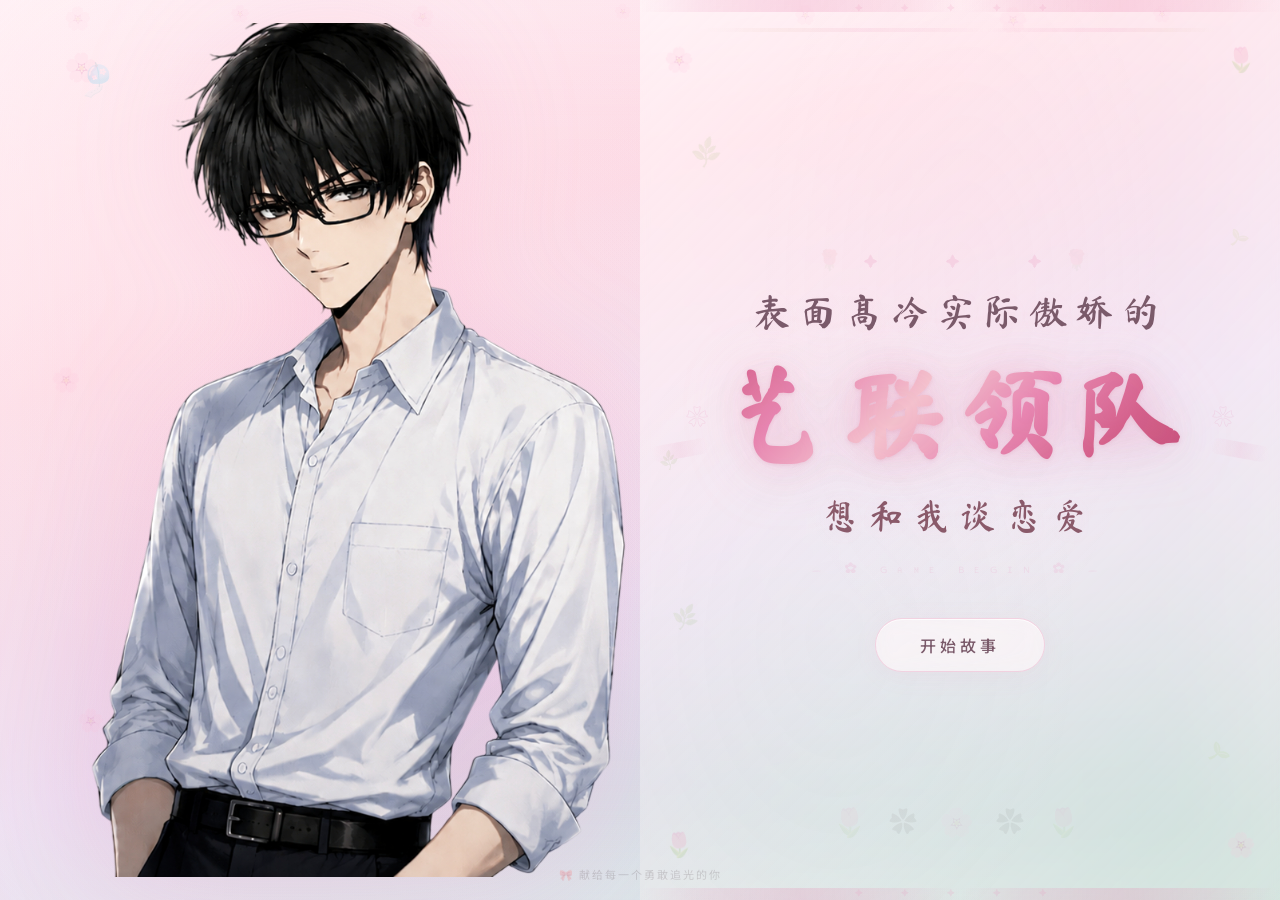
==== commit f5c79a75: "Redesign start page: Japanese pure love artistic style, left character + right ornate title, 50:50 s" ====
--- a/index - 副本.html
+++ b/index - 副本.html
@@ -4,7 +4,7 @@
 <meta charset="UTF-8">
 <meta name="viewport" content="width=device-width, initial-scale=1.0, maximum-scale=1.0, user-scalable=no">
 <title>表面高冷实际傲娇的艺联领队想和我谈恋爱</title>
-<link href="https://fonts.googleapis.com/css2?family=Noto+Sans+SC:wght@300;400;500;700;900&family=Noto+Serif+SC:wght@400;600;700&family=ZCOOL+QingKe+HuangYou&display=swap" rel="stylesheet">
+<link href="https://fonts.googleapis.com/css2?family=Noto+Sans+SC:wght@300;400;500;700;900&family=Noto+Serif+SC:wght@400;600;700&family=ZCOOL+QingKe+HuangYou&family=Playfair+Display:ital,wght@0,400;0,700;0,900;1,700&family=Dancing+Script:wght@400;700&family=Ma+Shan+Zheng&display=swap" rel="stylesheet">
 <style>
 :root {
   --pink: #FFB0C2;
@@ -341,13 +341,517 @@
 }
 .hidden { display:none !important; }
 
-/* ======================== TITLE SCREEN ======================== */
+/* ======================== NEW START PAGE ========================
+   全新华丽文艺日系纯爱启动页 — 左立绘 + 右标题穿插构图
+   主色调：浅樱粉 #FFD6E0 / 薄荷青 #B8E0D2 / 奶白 #FFF9FB
+           淡薰衣草紫 #E8DFF5 / 浅米杏 #F5E6D3
+   ============================================================ */
+:root {
+  --ts-pink: #FFD6E0;
+  --ts-mint: #B8E0D2;
+  --ts-cream: #FFF9FB;
+  --ts-lavender: #E8DFF5;
+  --ts-apricot: #F5E6D3;
+  --ts-rose: #E888B2;
+  --ts-gold: #D4A080;
+  --ts-text: #5C4A4E;
+}
 #title-screen {
   position:fixed; top:0; left:0; right:0; bottom:0; z-index:999;
-  display:flex; cursor:pointer; overflow:hidden;
+  display:flex; overflow:hidden;
+  background: linear-gradient(160deg, #FFF9FB 0%, #FFD6E0 30%, #E8DFF5 60%, #B8E0D2 100%);
+  animation:tsFadeIn 0.8s ease;
+}
+@keyframes tsFadeIn { 0%{opacity:0} 100%{opacity:1} }
+
+/* ------ Global overlay layers ------ */
+.ts-bg-glow {
+  position:absolute; inset:0; pointer-events:none; z-index:0;
   background:
-    radial-gradient(ellipse at 25% 45%, #FFD6E2 0%, #FFC8D8 25%, #FFD9E4 45%, #FFE4EC 65%, #FFF0F4 100%);
-  animation:titleFadeIn 0.8s ease;
+    radial-gradient(ellipse at 30% 20%, rgba(255,214,224,0.25), transparent 50%),
+    radial-gradient(ellipse at 70% 80%, rgba(184,224,210,0.15), transparent 40%),
+    radial-gradient(ellipse at 50% 50%, rgba(232,223,245,0.12), transparent 60%);
+}
+.ts-texture {
+  position:absolute; inset:0; pointer-events:none; z-index:1;
+  opacity:0.04;
+  background-image:
+    repeating-linear-gradient(0deg, transparent, transparent 2px, rgba(255,255,255,0.3) 2px, rgba(255,255,255,0.3) 3px),
+    repeating-linear-gradient(90deg, transparent, transparent 2px, rgba(255,255,255,0.15) 2px, rgba(255,255,255,0.15) 3px);
+}
+.ts-gauze {
+  position:absolute; inset:0; pointer-events:none; z-index:2;
+  background:
+    radial-gradient(ellipse at 20% 30%, rgba(255,249,251,0.4), transparent 45%),
+    radial-gradient(ellipse at 80% 60%, rgba(255,249,251,0.3), transparent 40%);
+}
+/* Vignette edges */
+.ts-vignette {
+  position:absolute; inset:0; pointer-events:none; z-index:3;
+  box-shadow:inset 0 0 120px 40px rgba(255,249,251,0.35);
+}
+
+/* ==================== LEFT: CHARACTER SIDE (50%) ==================== */
+.ts-left {
+  flex:0 0 50%; position:relative; overflow:hidden; z-index:4;
+  display:flex; align-items:center; justify-content:center;
+}
+.ts-left-bg {
+  position:absolute; inset:0;
+  background: linear-gradient(135deg, rgba(255,214,224,0.2), rgba(232,223,245,0.15));
+}
+/* Decorative elements behind character */
+.ts-left-deco {
+  position:absolute; inset:0; pointer-events:none; z-index:1;
+}
+.ts-left-deco .ld-sakura {
+  position:absolute; font-size:20px; opacity:0.12;
+  animation:ldSakura linear infinite;
+}
+.ts-left-deco .ld-sakura:nth-child(1) { top:5%; left:10%; font-size:28px; animation-duration:12s; animation-delay:0s; }
+.ts-left-deco .ld-sakura:nth-child(2) { top:15%; left:35%; font-size:18px; animation-duration:15s; animation-delay:3s; }
+.ts-left-deco .ld-sakura:nth-child(3) { top:40%; left:8%; font-size:24px; animation-duration:10s; animation-delay:5s; }
+.ts-left-deco .ld-sakura:nth-child(4) { top:60%; left:25%; font-size:16px; animation-duration:14s; animation-delay:2s; }
+.ts-left-deco .ld-sakura:nth-child(5) { top:78%; left:12%; font-size:22px; animation-duration:13s; animation-delay:7s; }
+.ts-left-deco .ld-sakura:nth-child(6) { top:88%; left:30%; font-size:15px; animation-duration:11s; animation-delay:4s; }
+@keyframes ldSakura {
+  0%{transform:translateY(-10vh) rotate(0deg); opacity:0}
+  10%{opacity:0.12}
+  90%{opacity:0.12}
+  100%{transform:translateY(110vh) rotate(360deg); opacity:0}
+}
+/* Wind chime decoration */
+.ts-wind-chime {
+  position:absolute; top:6%; left:12%; z-index:2; pointer-events:none;
+  font-size:32px; opacity:0.15; animation:chimeSwing 4s ease-in-out infinite;
+  transform-origin:top center;
+}
+@keyframes chimeSwing {
+  0%,100%{transform:rotate(-5deg)}
+  50%{transform:rotate(5deg)}
+}
+/* Character wrapper - spills into right side */
+.ts-char-wrap {
+  position:relative; z-index:3; width:100%; height:100%;
+  display:flex; align-items:center; justify-content:center;
+  overflow:visible;
+}
+.ts-char-img {
+  height:95%; width:auto; max-height:98vh;
+  object-fit:contain; object-position:center right;
+  filter:drop-shadow(0 8px 60px rgba(232,136,178,0.2)) brightness(1.02) saturate(1.03);
+  animation:tsCharFloat 5s ease-in-out infinite;
+  /* Spill into right side by shifting right */
+  margin-right:-12%;
+}
+@keyframes tsCharFloat {
+  0%,100%{transform:translateY(0)}
+  50%{transform:translateY(-12px)}
+}
+/* Soft glow around character edges */
+.ts-char-glow {
+  position:absolute; inset:0; z-index:2; pointer-events:none;
+  background:
+    radial-gradient(ellipse at 70% 50%, rgba(255,214,224,0.15), transparent 50%),
+    radial-gradient(ellipse at 50% 80%, rgba(184,224,210,0.08), transparent 40%);
+}
+/* Floating petals around character (overlap to right) */
+.ts-char-petals {
+  position:absolute; inset:0; z-index:5; pointer-events:none;
+  overflow:visible;
+}
+.ts-char-petals span {
+  position:absolute; font-size:16px; opacity:0;
+  animation:cpFloat 6s ease-in-out infinite;
+}
+.ts-char-petals span:nth-child(1) { top:20%; right:-5%; animation-delay:0s; }
+.ts-char-petals span:nth-child(2) { top:45%; right:-2%; animation-delay:1.5s; font-size:20px; }
+.ts-char-petals span:nth-child(3) { top:65%; right:-8%; animation-delay:3s; font-size:14px; }
+.ts-char-petals span:nth-child(4) { top:30%; right:-12%; animation-delay:0.8s; font-size:18px; }
+.ts-char-petals span:nth-child(5) { top:75%; right:-3%; animation-delay:2.5s; font-size:22px; }
+@keyframes cpFloat {
+  0%,100%{opacity:0; transform:translateY(10px) scale(0.8)}
+  25%{opacity:0.35}
+  50%{opacity:0.15; transform:translateY(-20px) scale(1.2)}
+  75%{opacity:0.25}
+}
+
+/* ==================== RIGHT: TITLE SIDE (50%) ==================== */
+.ts-right {
+  flex:0 0 50%; position:relative; z-index:4;
+  display:flex; flex-direction:column; align-items:center; justify-content:center;
+  padding:40px 30px;
+  overflow:hidden;
+  background: linear-gradient(135deg, rgba(255,249,251,0.6), rgba(255,214,224,0.15));
+  backdrop-filter:blur(4px);
+}
+/* Right side decorative background */
+.ts-right-bg-deco {
+  position:absolute; inset:0; pointer-events:none; z-index:0;
+}
+.ts-right-bg-deco::before {
+  content:''; position:absolute; top:0; left:0; right:0; bottom:0;
+  background:
+    radial-gradient(ellipse at 50% 30%, rgba(255,214,224,0.08), transparent 45%),
+    radial-gradient(ellipse at 30% 70%, rgba(184,224,210,0.06), transparent 40%);
+}
+/* Lace border top */
+.ts-lace-top {
+  position:absolute; top:0; left:0; right:0; height:12px; z-index:2;
+  background: linear-gradient(90deg,
+    transparent 0%, rgba(232,136,178,0.15) 10%, rgba(232,136,178,0.25) 25%,
+    rgba(232,136,178,0.15) 40%, transparent 50%,
+    rgba(232,136,178,0.15) 60%, rgba(232,136,178,0.25) 75%,
+    rgba(232,136,178,0.15) 90%, transparent 100%);
+}
+.ts-lace-top::before {
+  content:'✦ ✦ ✦ ✦ ✦'; position:absolute; top:2px; left:50%; transform:translateX(-50%);
+  font-size:8px; letter-spacing:18px; color:rgba(232,136,178,0.15);
+  white-space:nowrap;
+}
+/* Pearl string decoration */
+.ts-pearls {
+  position:absolute; top:28px; left:10%; right:10%; height:4px; z-index:2; pointer-events:none;
+  background: linear-gradient(90deg,
+    transparent, rgba(212,160,128,0.08) 15%,
+    rgba(232,136,178,0.12) 30%, rgba(232,136,178,0.08) 45%,
+    transparent 55%, rgba(232,136,178,0.08) 65%,
+    rgba(232,136,178,0.12) 80%, rgba(212,160,128,0.08) 90%, transparent);
+}
+/* Lace border bottom */
+.ts-lace-bottom {
+  position:absolute; bottom:0; left:0; right:0; height:12px; z-index:2;
+  background: linear-gradient(90deg,
+    transparent 0%, rgba(232,136,178,0.15) 10%, rgba(232,136,178,0.25) 25%,
+    rgba(232,136,178,0.15) 40%, transparent 50%,
+    rgba(232,136,178,0.15) 60%, rgba(232,136,178,0.25) 75%,
+    rgba(232,136,178,0.15) 90%, transparent 100%);
+}
+.ts-lace-bottom::after {
+  content:'✦ ✦ ✦ ✦ ✦'; position:absolute; bottom:2px; left:50%; transform:translateX(-50%);
+  font-size:8px; letter-spacing:18px; color:rgba(232,136,178,0.15);
+  white-space:nowrap;
+}
+
+/* Corner flower decorations */
+.ts-corner-flower {
+  position:absolute; z-index:3; font-size:24px; opacity:0.15; pointer-events:none;
+}
+.ts-corner-flower.cf-tl { top:40px; left:24px; }
+.ts-corner-flower.cf-tr { top:40px; right:24px; }
+.ts-corner-flower.cf-bl { bottom:40px; left:24px; }
+.ts-corner-flower.cf-br { bottom:40px; right:24px; }
+
+/* ==================== TITLE BLOCK ==================== */
+.ts-title-section {
+  position:relative; z-index:5; text-align:center;
+  padding:20px 0; width:100%;
+  animation:tsTitleAppear 1.2s ease-out;
+}
+@keyframes tsTitleAppear {
+  0%{opacity:0; transform:translateY(30px)}
+  100%{opacity:1; transform:translateY(0)}
+}
+/* Decorative line above title */
+.ts-title-deco-top {
+  text-align:center; margin-bottom:12px; position:relative;
+}
+.ts-title-deco-top span {
+  font-size:14px; letter-spacing:14px; color:rgba(232,136,178,0.2);
+  font-family:'Dancing Script','Playfair Display',serif;
+  display:inline-block;
+}
+.ts-title-deco-top .deco-rose {
+  font-size:20px; opacity:0.18; animation:roseGlow 3s ease-in-out infinite;
+  display:inline-block; margin:0 4px;
+}
+@keyframes roseGlow {
+  0%,100%{opacity:0.18; transform:scale(1)}
+  50%{opacity:0.5; transform:scale(1.2)}
+}
+
+/* Line 1: 表面高冷实际傲娇的 */
+.ts-title-line1 {
+  font-family:'Ma Shan Zheng','Noto Serif SC',serif;
+  font-size:clamp(26px, 3vw, 44px);
+  color:#7A5A6A; font-weight:400;
+  letter-spacing:8px; line-height:1.4;
+  text-shadow:0 2px 16px rgba(232,136,178,0.08);
+  margin-bottom:6px;
+}
+
+/* MAIN TITLE: 艺联领队 — 超大华丽花体 */
+.ts-title-main-wrap {
+  position:relative; display:inline-block;
+  padding:8px 30px; margin:4px 0;
+}
+.ts-title-main-wrap::before {
+  content:'❀'; position:absolute; left:-8px; top:50%; transform:translateY(-50%);
+  font-size:22px; color:rgba(232,136,178,0.2);
+  animation:titleFlowerPulse 2.5s ease-in-out infinite;
+}
+.ts-title-main-wrap::after {
+  content:'❀'; position:absolute; right:-8px; top:50%; transform:translateY(-50%);
+  font-size:22px; color:rgba(232,136,178,0.2);
+  animation:titleFlowerPulse 2.5s ease-in-out infinite;
+  animation-delay:1.25s;
+}
+@keyframes titleFlowerPulse {
+  0%,100%{opacity:0.2; transform:translateY(-50%) scale(1) rotate(0deg)}
+  50%{opacity:0.6; transform:translateY(-50%) scale(1.4) rotate(15deg)}
+}
+.ts-title-main {
+  font-family:'Ma Shan Zheng','Noto Serif SC',serif;
+  font-size:clamp(56px, 8vw, 130px);
+  font-weight:700;
+  line-height:1.15; letter-spacing:16px;
+  background: linear-gradient(135deg,
+    #D4608A 0%, #E888B2 20%,
+    #F5C6D0 40%, #E888B2 60%,
+    #D4608A 80%, #C24E78 100%);
+  -webkit-background-clip:text; -webkit-text-fill-color:transparent;
+  background-clip:text;
+  filter:drop-shadow(0 4px 30px rgba(232,136,178,0.35))
+         drop-shadow(0 1px 2px rgba(196,80,120,0.2));
+  animation:titleGlow 4s ease-in-out infinite;
+  position:relative;
+}
+@keyframes titleGlow {
+  0%,100%{filter:drop-shadow(0 4px 30px rgba(232,136,178,0.35)) drop-shadow(0 1px 2px rgba(196,80,120,0.2))}
+  50%{filter:drop-shadow(0 4px 50px rgba(232,136,178,0.55)) drop-shadow(0 1px 4px rgba(196,80,120,0.3))}
+}
+/* Embossed border effect for main title */
+.ts-title-main::before {
+  content:'艺联领队'; position:absolute; top:0; left:0; right:0; bottom:0;
+  font-family:'Ma Shan Zheng','Noto Serif SC',serif;
+  font-size:clamp(56px, 8vw, 130px);
+  font-weight:700; letter-spacing:16px;
+  -webkit-text-fill-color:transparent;
+  text-shadow:
+    0 0 30px rgba(232,136,178,0.08),
+    0 0 60px rgba(232,136,178,0.04);
+  z-index:-1;
+}
+/* Decorative characters floating around main title */
+.ts-title-deco-chars {
+  position:absolute; inset:-30px; pointer-events:none; z-index:0;
+}
+.ts-title-deco-chars span {
+  position:absolute; font-size:16px; opacity:0;
+  animation:decoCharFloat 4s ease-in-out infinite;
+}
+.ts-title-deco-chars span:nth-child(1) { top:-10%; left:5%; content:'🌸'; animation-delay:0s; }
+.ts-title-deco-chars span:nth-child(2) { top:-15%; right:8%; animation-delay:1s; }
+.ts-title-deco-chars span:nth-child(3) { bottom:-10%; left:3%; animation-delay:2s; }
+.ts-title-deco-chars span:nth-child(4) { bottom:-12%; right:5%; animation-delay:3s; }
+@keyframes decoCharFloat {
+  0%,100%{opacity:0; transform:translateY(0) scale(0.8)}
+  25%{opacity:0.3}
+  50%{opacity:0; transform:translateY(-20px) scale(1.3)}
+}
+
+/* Line 3: 想和我谈恋爱 */
+.ts-title-line2 {
+  font-family:'Ma Shan Zheng','Noto Serif SC',serif;
+  font-size:clamp(24px, 2.8vw, 40px);
+  color:#8A5A6A; font-weight:400;
+  letter-spacing:10px; line-height:1.4;
+  text-shadow:0 2px 16px rgba(232,136,178,0.08);
+  margin-top:4px;
+}
+
+/* Decorative line below title */
+.ts-title-deco-bottom {
+  text-align:center; margin-top:14px; position:relative;
+}
+.ts-title-deco-bottom span {
+  font-size:12px; letter-spacing:10px; color:rgba(232,136,178,0.15);
+  font-family:'Dancing Script','Playfair Display',serif;
+}
+
+/* Ribbon decorations */
+.ts-ribbon-left, .ts-ribbon-right {
+  position:absolute; top:50%; z-index:4; pointer-events:none;
+  width:60px; height:16px; opacity:0.12;
+  background: linear-gradient(90deg, transparent, #E888B2, transparent);
+  border-radius:8px;
+}
+.ts-ribbon-left { left:10px; transform:translateY(-50%) rotate(-10deg); }
+.ts-ribbon-right { right:10px; transform:translateY(-50%) rotate(10deg); }
+
+/* ==================== VINE & FLOWER DECORATIONS ==================== */
+.ts-vines {
+  position:absolute; inset:0; pointer-events:none; z-index:3;
+}
+.ts-vines .vine {
+  position:absolute; font-size:18px; opacity:0.08; color:#8AB8A0;
+}
+.ts-vines .vine:nth-child(1) { top:15%; left:8%; font-size:22px; transform:rotate(-30deg); }
+.ts-vines .vine:nth-child(2) { top:25%; right:5%; font-size:16px; transform:rotate(45deg); }
+.ts-vines .vine:nth-child(3) { bottom:30%; left:5%; font-size:20px; transform:rotate(-15deg); }
+.ts-vines .vine:nth-child(4) { bottom:15%; right:8%; font-size:18px; transform:rotate(60deg); }
+.ts-vines .vine:nth-child(5) { top:50%; left:3%; font-size:14px; transform:rotate(-45deg); }
+
+/* Flower bouquet */
+.ts-bouquet {
+  position:absolute; bottom:60px; left:50%; transform:translateX(-50%); z-index:2;
+  font-size:28px; opacity:0.06; letter-spacing:8px;
+  pointer-events:none; white-space:nowrap;
+}
+
+/* ==================== SPARKLE PARTICLES ==================== */
+.ts-sparkles {
+  position:absolute; inset:0; pointer-events:none; z-index:6;
+}
+.ts-sparkles span {
+  position:absolute; font-size:12px; opacity:0;
+  animation:sparkleAnim 5s ease-in-out infinite;
+}
+.ts-sparkles span:nth-child(1) { top:8%; left:15%; animation-delay:0s; font-size:14px; }
+.ts-sparkles span:nth-child(2) { top:22%; right:10%; animation-delay:0.8s; font-size:10px; }
+.ts-sparkles span:nth-child(3) { top:40%; left:8%; animation-delay:1.6s; font-size:16px; }
+.ts-sparkles span:nth-child(4) { top:55%; right:15%; animation-delay:2.4s; font-size:12px; }
+.ts-sparkles span:nth-child(5) { top:72%; left:12%; animation-delay:3.2s; font-size:14px; }
+.ts-sparkles span:nth-child(6) { top:85%; right:8%; animation-delay:4s; font-size:11px; }
+.ts-sparkles span:nth-child(7) { top:12%; right:25%; animation-delay:1.2s; font-size:13px; }
+.ts-sparkles span:nth-child(8) { top:68%; right:25%; animation-delay:2.8s; font-size:15px; }
+.ts-sparkles span:nth-child(9) { top:35%; left:20%; animation-delay:3.6s; font-size:10px; }
+@keyframes sparkleAnim {
+  0%,100%{opacity:0; transform:scale(0.5) rotate(0deg)}
+  15%{opacity:0.5}
+  30%{opacity:0; transform:scale(1.5) rotate(180deg)}
+}
+
+/* ==================== FLOATING PETALS (full screen) ==================== */
+.ts-petal-rain {
+  position:absolute; inset:0; pointer-events:none; z-index:7;
+  overflow:hidden;
+}
+.ts-petal-rain span {
+  position:absolute; font-size:18px; opacity:0.08;
+  animation:petalRain linear infinite;
+}
+.ts-petal-rain span:nth-child(1) { left:5%; animation-duration:14s; animation-delay:0s; font-size:22px; }
+.ts-petal-rain span:nth-child(2) { left:18%; animation-duration:11s; animation-delay:3s; font-size:16px; }
+.ts-petal-rain span:nth-child(3) { left:32%; animation-duration:16s; animation-delay:5s; font-size:20px; }
+.ts-petal-rain span:nth-child(4) { left:48%; animation-duration:13s; animation-delay:2s; font-size:14px; }
+.ts-petal-rain span:nth-child(5) { left:62%; animation-duration:15s; animation-delay:7s; font-size:18px; }
+.ts-petal-rain span:nth-child(6) { left:78%; animation-duration:12s; animation-delay:4s; font-size:24px; }
+.ts-petal-rain span:nth-child(7) { left:90%; animation-duration:17s; animation-delay:6s; font-size:16px; }
+@keyframes petalRain {
+  0%{transform:translateY(-5vh) rotate(0deg); opacity:0.04}
+  10%{opacity:0.12}
+  90%{opacity:0.08}
+  100%{transform:translateY(105vh) rotate(720deg); opacity:0}
+}
+
+/* ==================== START BUTTON ==================== */
+.ts-start-btn {
+  position:relative; z-index:10; margin-top:20px;
+  padding:14px 44px; border:1.5px solid rgba(232,136,178,0.3);
+  border-radius:50px;
+  background:rgba(255,249,251,0.55);
+  backdrop-filter:blur(8px);
+  color:#7A5A6A; font-size:16px; font-weight:500;
+  font-family:'Noto Sans SC','PingFang SC',sans-serif;
+  letter-spacing:4px; cursor:pointer;
+  transition:all 0.4s cubic-bezier(.34,1.56,.64,1);
+  box-shadow:
+    0 4px 24px rgba(232,136,178,0.08),
+    inset 0 1px 0 rgba(255,255,255,0.8);
+  overflow:hidden;
+}
+.ts-start-btn::before {
+  content:''; position:absolute; top:-2px; left:-2px; right:-2px; bottom:-2px;
+  border-radius:52px;
+  background:linear-gradient(135deg,
+    rgba(255,214,224,0.15), rgba(184,224,210,0.1),
+    rgba(232,223,245,0.15), rgba(255,214,224,0.1));
+  z-index:-1;
+  opacity:0; transition:opacity 0.4s;
+}
+.ts-start-btn:hover {
+  transform:scale(1.06);
+  background:rgba(255,214,224,0.25);
+  border-color:rgba(232,136,178,0.5);
+  box-shadow:
+    0 8px 40px rgba(232,136,178,0.18),
+    inset 0 1px 0 rgba(255,255,255,0.9);
+}
+.ts-start-btn:hover::before { opacity:1; }
+.ts-start-btn:active { transform:scale(0.96); }
+/* Click sparkle effect */
+.ts-start-btn .btn-sparkle {
+  position:absolute; pointer-events:none; font-size:10px; opacity:0;
+}
+.ts-start-btn:hover .btn-sparkle {
+  animation:btnSpark 0.8s ease-out forwards;
+}
+.ts-start-btn .btn-sparkle:nth-child(1) { top:-6px; left:20%; animation-delay:0s; }
+.ts-start-btn .btn-sparkle:nth-child(2) { top:-8px; right:25%; animation-delay:0.15s; }
+.ts-start-btn .btn-sparkle:nth-child(3) { bottom:-6px; left:35%; animation-delay:0.3s; }
+.ts-start-btn .btn-sparkle:nth-child(4) { bottom:-8px; right:30%; animation-delay:0.45s; }
+@keyframes btnSpark {
+  0%{opacity:0; transform:scale(0.5) translateY(0)}
+  30%{opacity:0.7}
+  100%{opacity:0; transform:scale(1.5) translateY(-10px)}
+}
+/* Sparkle burst on hover (JS-free) */
+.ts-start-btn:hover .btn-sparkle-burst {
+  opacity:1 !important;
+}
+
+/* Copyright/credit line */
+.ts-credit {
+  position:absolute; bottom:18px; left:50%; transform:translateX(-50%); z-index:5;
+  font-size:11px; color:rgba(90,74,78,0.2);
+  font-family:'Noto Sans SC',sans-serif;
+  letter-spacing:2px; pointer-events:none;
+  white-space:nowrap;
+}
+
+/* ==================== RESPONSIVE ==================== */
+@media(max-width:900px) {
+  #title-screen { flex-direction:column; }
+  .ts-left { flex:0 0 45%; }
+  .ts-char-img { height:85%; margin-right:0; }
+  .ts-title-main { font-size:clamp(48px, 10vw, 80px); letter-spacing:10px; }
+  .ts-title-main::before { font-size:clamp(48px, 10vw, 80px); letter-spacing:10px; }
+  .ts-title-line1 { font-size:clamp(20px, 3.5vw, 30px); }
+  .ts-title-line2 { font-size:clamp(18px, 3vw, 28px); }
+  .ts-corner-flower { display:none; }
+  .ts-ribbon-left, .ts-ribbon-right { display:none; }
+}
+@media(max-width:600px) {
+  .ts-left { flex:0 0 38%; }
+  .ts-char-img { height:75%; }
+  .ts-title-main { font-size:clamp(36px, 8vw, 56px); letter-spacing:6px; }
+  .ts-title-main::before { font-size:clamp(36px, 8vw, 56px); letter-spacing:6px; }
+  .ts-title-line1 { font-size:clamp(16px, 3vw, 22px); letter-spacing:4px; }
+  .ts-title-line2 { font-size:clamp(14px, 2.8vw, 20px); letter-spacing:5px; }
+  .ts-title-deco-top span { font-size:10px; letter-spacing:8px; }
+  .ts-title-deco-bottom span { font-size:10px; letter-spacing:6px; }
+  .ts-start-btn { padding:12px 32px; font-size:14px; }
+  .ts-lace-top, .ts-lace-bottom { height:8px; }
+  .ts-lace-top::before, .ts-lace-bottom::after { font-size:6px; letter-spacing:10px; }
+  .ts-pearls { top:20px; }
+  .ts-wind-chime { font-size:22px; }
+  .ts-bouquet { font-size:20px; bottom:40px; }
+}
+@media(max-width:480px) {
+  .ts-left { flex:0 0 32%; }
+  .ts-char-img { height:65%; }
+  .ts-right { padding:20px 14px; }
+  .ts-title-main { font-size:clamp(28px, 7vw, 42px); letter-spacing:4px; }
+  .ts-title-main::before { font-size:clamp(28px, 7vw, 42px); letter-spacing:4px; }
+  .ts-title-main-wrap::before, .ts-title-main-wrap::after { font-size:16px; }
+  .ts-title-line1 { font-size:clamp(14px, 2.5vw, 18px); letter-spacing:3px; }
+  .ts-title-line2 { font-size:clamp(12px, 2.2vw, 16px); letter-spacing:3px; }
+  .ts-start-btn { padding:10px 24px; font-size:12px; letter-spacing:2px; }
+  .ts-credit { font-size:9px; }
+  .ts-petal-rain span { font-size:14px; }
+  .ts-vines .vine { display:none; }
+}
 }
 #title-screen::before {
   content:''; position:absolute; top:0; left:0; right:0; bottom:0;
@@ -701,67 +1205,124 @@
 </style>
 </head>
 <body>
-<!-- Title Screen -->
-<div id="title-screen" onclick="startTitleGame()">
-  <div class="title-sakura-layer">
-    <span class="title-sakura">🌸</span>
-    <span class="title-sakura">🌸</span>
-    <span class="title-sakura">🌸</span>
-    <span class="title-sakura">🌸</span>
-    <span class="title-sakura">🌸</span>
-    <span class="title-sakura">🌸</span>
-    <span class="title-sakura">🌸</span>
-    <span class="title-sakura">🌸</span>
-  </div>
-  <div class="title-left">
-    <div class="title-sprite-wrap">
-      <img src="初始立绘.png" alt="椰子饭" class="title-sprite">
+<!-- ================== NEW START PAGE (日系纯爱文艺华丽版) ================== -->
+<div id="title-screen">
+  <!-- Ambient glow & texture layers -->
+  <div class="ts-bg-glow"></div>
+  <div class="ts-texture"></div>
+  <div class="ts-gauze"></div>
+  <div class="ts-vignette"></div>
+
+  <!-- ========= LEFT: CHARACTER SIDE ========= -->
+  <div class="ts-left">
+    <div class="ts-left-bg"></div>
+    <div class="ts-left-deco">
+      <span class="ld-sakura">🌸</span>
+      <span class="ld-sakura">🌸</span>
+      <span class="ld-sakura">🌸</span>
+      <span class="ld-sakura">🌸</span>
+      <span class="ld-sakura">🌸</span>
+      <span class="ld-sakura">🌸</span>
     </div>
-    <div class="title-left-glow"></div>
-  </div>
-  <div class="title-right">
-    <div class="title-corner tl"></div>
-    <div class="title-corner tr"></div>
-    <div class="title-corner bl"></div>
-    <div class="title-corner br"></div>
-    <div class="title-ribbon-top"></div>
-    <div class="title-ribbon-top-2"></div>
-    <div class="title-ribbon-bottom-2"></div>
-    <div class="title-ribbon-bottom"></div>
-    <div class="title-inner-frame"></div>
-    <div class="title-sparkle">✦</div>
-    <div class="title-sparkle">✧</div>
-    <div class="title-sparkle">✦</div>
-    <div class="title-sparkle">✧</div>
-    <div class="title-sparkle">✦</div>
-    <div class="title-sparkle">✧</div>
-    <div class="title-sparkle">✦</div>
-    <div class="title-sparkle">✧</div>
-    <div class="title-sparkle">✦</div>
-    <div class="title-hearts-row">
-      <span>♡</span><span>♥</span><span>✿</span><span>♡</span><span>♥</span><span>✿</span><span>♡</span><span>♥</span><span>✿</span>
+    <div class="ts-wind-chime">🎐</div>
+    <div class="ts-char-glow"></div>
+    <div class="ts-char-wrap">
+      <img src="初始立绘.png" alt="椰子饭" class="ts-char-img">
     </div>
-    <div class="title-deco-line">─ ✦ ─ ✦ ─ ✦ ─</div>
-    <div class="title-deco-line-sub">✧ ✿ ✧ ✿ ✧ ✿ ✧</div>
-    <div class="title-game-name">
-      <div class="title-line-sub">表面高冷实际傲娇的</div>
-      <div class="title-line-main">艺联领队</div>
-      <div class="title-line-sub2">想和我谈恋爱</div>
-    </div>
-    <div class="title-deco-line-sub">✧ ✿ ✧ ✿ ✧ ✿ ✧</div>
-    <div class="title-deco-line">─ ✦ ─ ✦ ─ ✦ ─</div>
-    <div class="title-hearts-row">
-      <span>✿</span><span>♡</span><span>♥</span><span>✿</span><span>♡</span><span>♥</span><span>✿</span><span>♡</span><span>♥</span>
-    </div>
-    <div class="title-hearts-row">
-      <span>♥</span><span>✿</span><span>♡</span><span>♥</span><span>✿</span><span>♡</span><span>♥</span><span>✿</span><span>♡</span>
-    </div>
-    <div class="title-tagline">— 点击任意处开始游戏 —</div>
-    <div class="title-sub-info">✦ 献给每一个勇敢追光的你 ✦</div>
-    <div class="title-petals">
-      <span>🌸</span><span>✨</span><span>🌸</span><span>✨</span><span>🌸</span><span>✨</span><span>🌸</span>
+    <!-- Petals overlapping into right side -->
+    <div class="ts-char-petals">
+      <span>🌸</span><span>✨</span><span>🌸</span>
+      <span>✨</span><span>🌸</span>
     </div>
   </div>
+
+  <!-- ========= RIGHT: TITLE SIDE ========= -->
+  <div class="ts-right">
+    <div class="ts-right-bg-deco"></div>
+
+    <!-- Lace borders -->
+    <div class="ts-lace-top"></div>
+    <div class="ts-lace-bottom"></div>
+    <div class="ts-pearls"></div>
+
+    <!-- Corner flowers -->
+    <span class="ts-corner-flower cf-tl">🌸</span>
+    <span class="ts-corner-flower cf-tr">🌷</span>
+    <span class="ts-corner-flower cf-bl">🌷</span>
+    <span class="ts-corner-flower cf-br">🌸</span>
+
+    <!-- Ribbon sides -->
+    <div class="ts-ribbon-left"></div>
+    <div class="ts-ribbon-right"></div>
+
+    <!-- Vine decorations -->
+    <div class="ts-vines">
+      <span class="vine">🌿</span>
+      <span class="vine">🌱</span>
+      <span class="vine">🌿</span>
+      <span class="vine">🌱</span>
+      <span class="vine">🌿</span>
+    </div>
+
+    <!-- TITLE BLOCK -->
+    <div class="ts-title-section">
+
+      <!-- Decorative top -->
+      <div class="ts-title-deco-top">
+        <span class="deco-rose">🌹</span>
+        <span>✦ &nbsp; ✦ &nbsp; ✦</span>
+        <span class="deco-rose">🌹</span>
+      </div>
+
+      <!-- Line 1 -->
+      <div class="ts-title-line1">表面高冷实际傲娇的</div>
+
+      <!-- MAIN TITLE with floating decoration -->
+      <div class="ts-title-main-wrap">
+        <div class="ts-title-deco-chars">
+          <span>🌸</span><span>✨</span><span>🌸</span><span>✨</span>
+        </div>
+        <div class="ts-title-main">艺联领队</div>
+      </div>
+
+      <!-- Line 3 -->
+      <div class="ts-title-line2">想和我谈恋爱</div>
+
+      <!-- Decorative bottom -->
+      <div class="ts-title-deco-bottom">
+        <span>— ✿ ɢᴀᴍᴇ ʙᴇɢɪɴ ✿ —</span>
+      </div>
+
+    </div>
+
+    <!-- START BUTTON (only interaction) -->
+    <button class="ts-start-btn" onclick="startTitleGame()">
+      <span class="btn-sparkle">✦</span>
+      <span class="btn-sparkle">✧</span>
+      <span class="btn-sparkle">✦</span>
+      <span class="btn-sparkle">✧</span>
+      开始故事
+    </button>
+
+    <!-- Flower bouquet decoration at bottom -->
+    <div class="ts-bouquet">🌷 ✿ 🌸 ✿ 🌷</div>
+  </div>
+
+  <!-- ========= GLOBAL FLOATING DECORATIONS ========= -->
+  <!-- Petal rain (full screen) -->
+  <div class="ts-petal-rain">
+    <span>🌸</span><span>🌸</span><span>🌸</span>
+    <span>🌸</span><span>🌸</span><span>🌸</span>
+    <span>🌸</span>
+  </div>
+  <!-- Sparkle particles (full screen) -->
+  <div class="ts-sparkles">
+    <span>✦</span><span>✧</span><span>✦</span>
+    <span>✧</span><span>✦</span><span>✧</span>
+    <span>✦</span><span>✧</span><span>✦</span>
+  </div>
+
+  <div class="ts-credit">🎀 献给每一个勇敢追光的你</div>
 </div>
 
 <!-- Navbar -->
